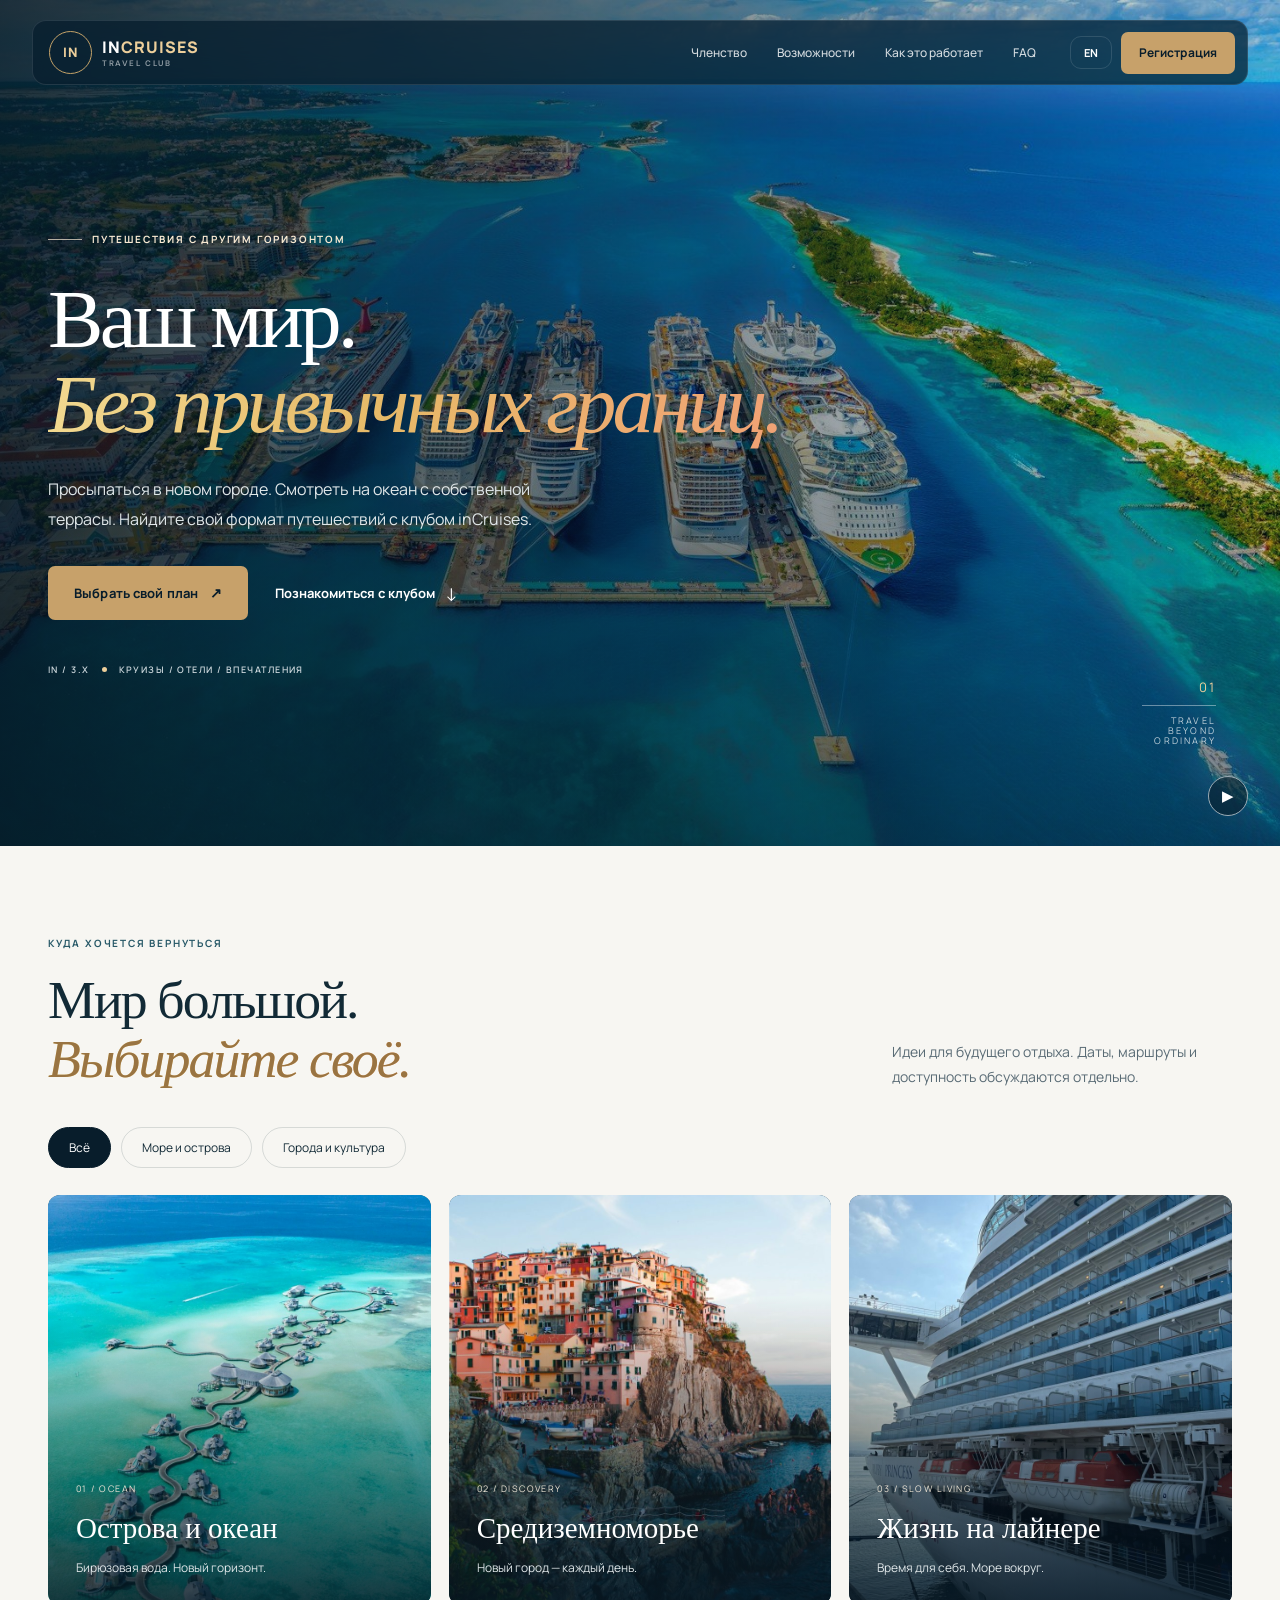
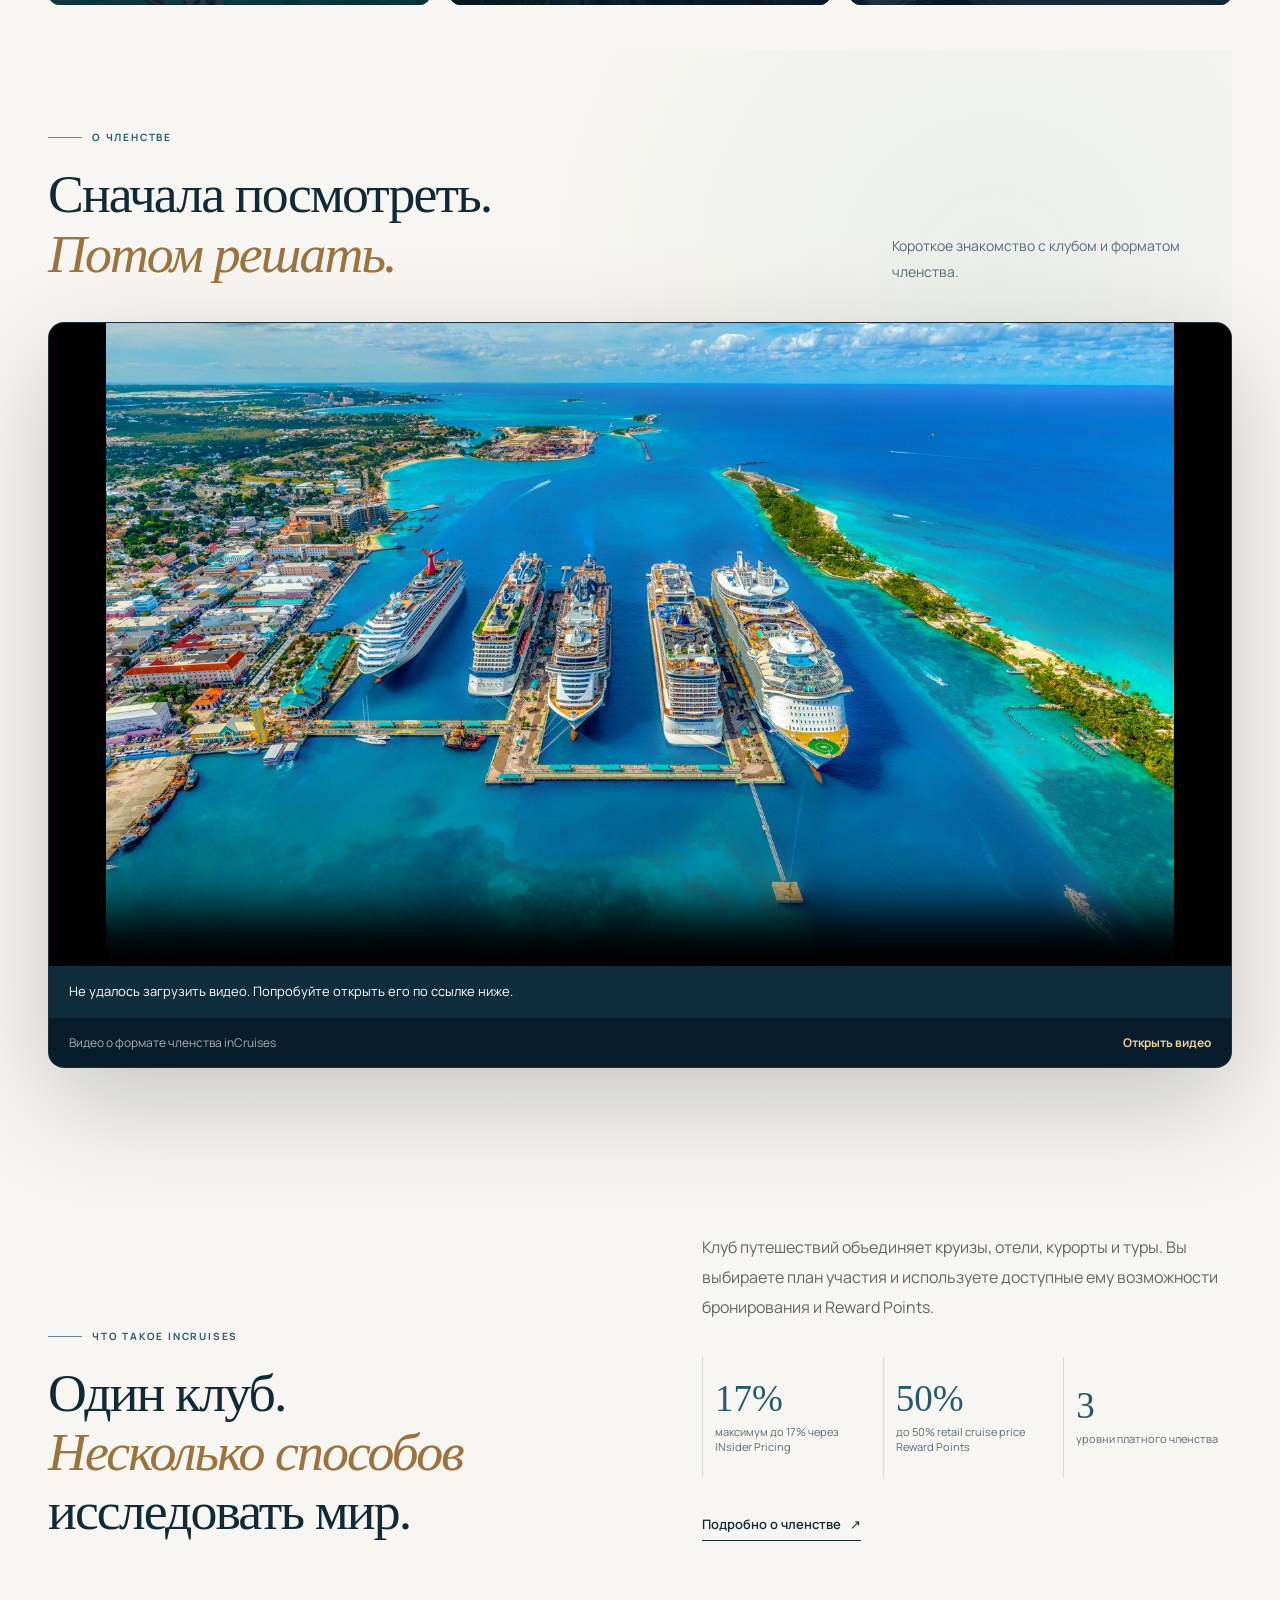
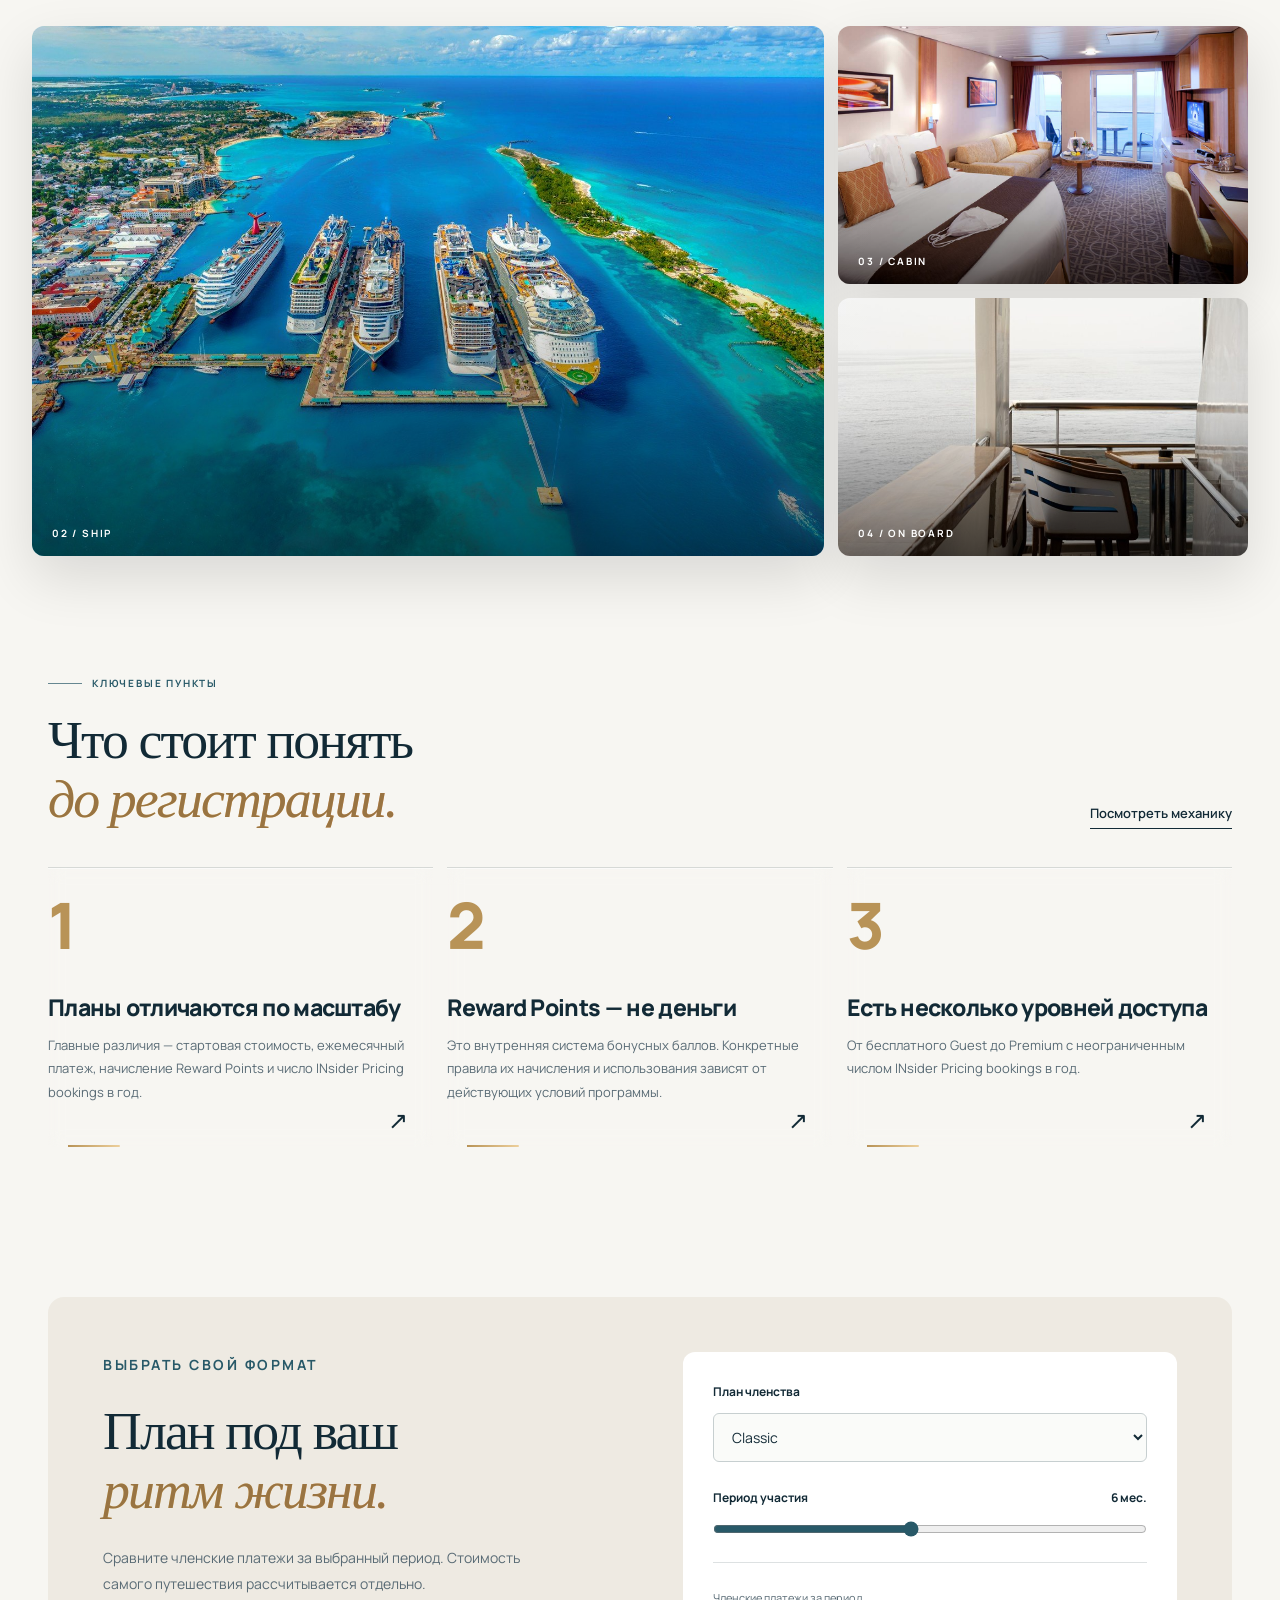
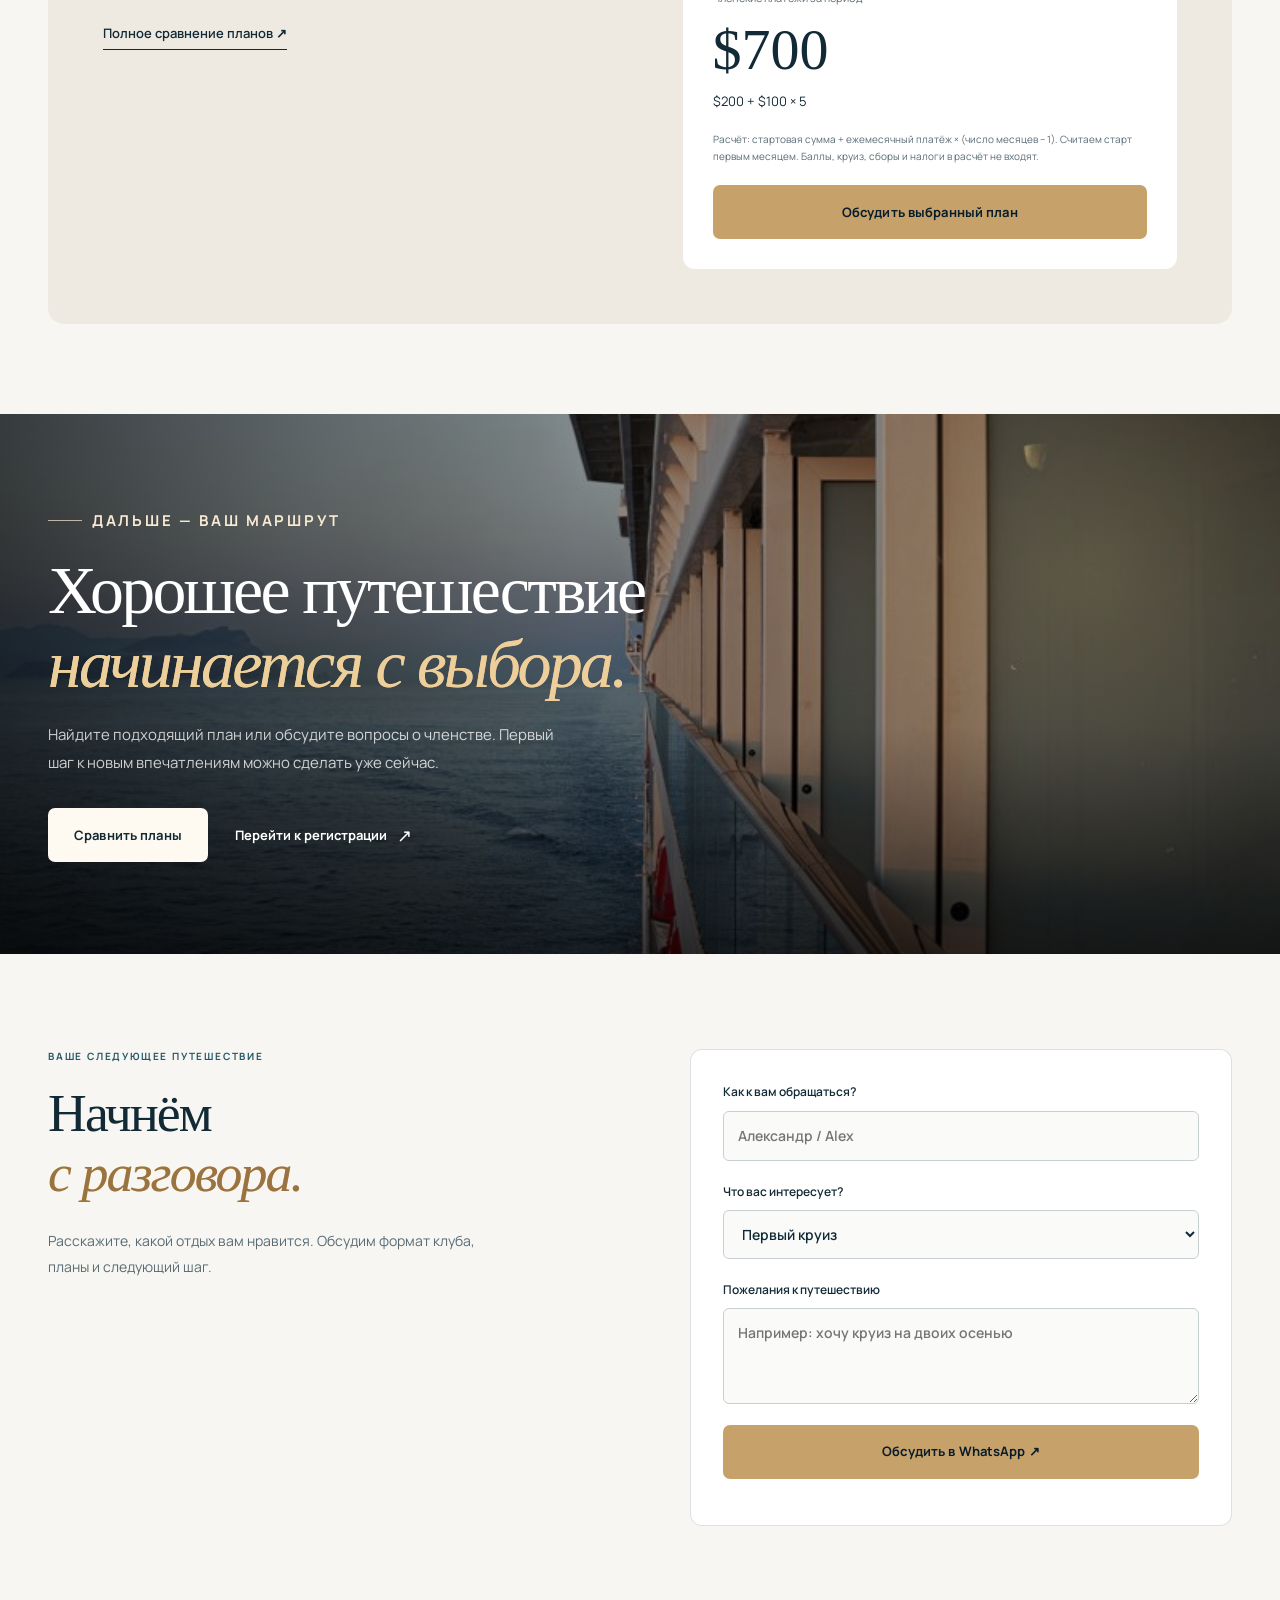
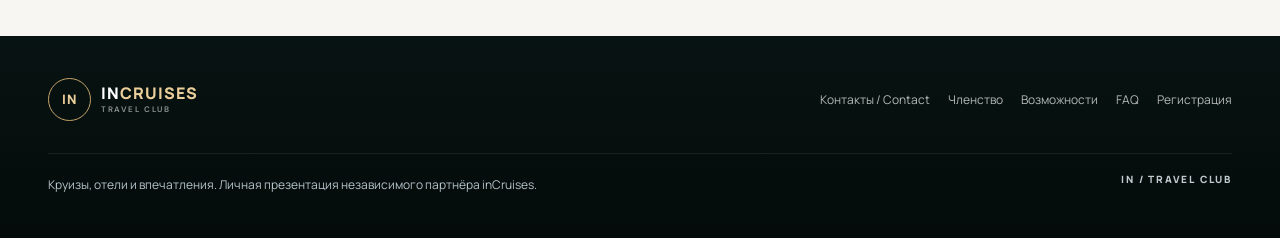
==== index.html @ 3e2eaf52 "Initial website" ====
<!doctype html>
<html lang="ru">
<head>
  <meta charset="utf-8">
  <meta name="viewport" content="width=device-width, initial-scale=1">
  <meta name="theme-color" content="#081d2b">
  <meta name="description" content="Информационный мини-сайт о членстве inCruises: тарифы, Reward Points, INsider Pricing, видео, ответы на вопросы и регистрация.">
  <title>INCRUISES / Travel Club</title>
  <link rel="icon" href="assets/favicon.svg" type="image/svg+xml">
  <link rel="preconnect" href="https://fonts.googleapis.com">
  <link rel="preconnect" href="https://fonts.gstatic.com" crossorigin>
  <link href="https://fonts.googleapis.com/css2?family=DM+Sans:wght@400;500;600;700&amp;family=Manrope:wght@400;500;600;700;800&amp;display=swap" rel="stylesheet">
  <link rel="stylesheet" href="css/style.css">
  <script src="js/config.js"></script>
  <script src="js/translations.js" defer></script><script src="js/main.js" defer></script>
<meta property="og:type" content="website"><meta property="og:title" content="INCRUISES / Travel Club"><meta property="og:description" content="Круизы, отели и новые впечатления. Выберите свой формат путешествий."><meta name="twitter:card" content="summary"></head>
<body data-page="home">
  <div class="page-noise" aria-hidden="true"></div>
  <header class="site-header">
    <a class="brand" href="index.html" aria-label="INCRUISES home">
      <span class="brand-mark">IN</span>
      <span class="brand-copy"><strong>IN<span>CRUISES</span></strong><small>TRAVEL CLUB</small></span>
    </a>
    <button class="menu-toggle" aria-label="Открыть меню" aria-controls="nav" aria-expanded="false"><span></span><span></span><span></span></button>
    <nav class="nav" id="nav">
      <a href="membership.html" data-i18n="navMembership">Членство</a>
      <a href="benefits.html" data-i18n="navBenefits">Возможности</a>
      <a href="how-it-works.html" data-i18n="navHow">Как это работает</a>
      <a href="faq.html" data-i18n="navFaq">FAQ</a>
    </nav>
    <div class="header-actions">
      <button class="lang-toggle" type="button" aria-label="Switch language">EN</button>
      <a class="button button-small button-coral" data-register href="register.html"><span data-i18n="navJoin">Регистрация</span></a>
    </div>
  </header>

  <a class="skip-link" href="#main-content">К содержимому / Skip to content</a><main id="main-content">
    <section class="hero hero-home">
      <div class="hero-video-layer" aria-hidden="true">
        <div class="hero-video-fallback" style="background-image:url('images/photo-31258302.jpg')"></div>
        <video class="hero-video" muted loop playsinline preload="none" aria-hidden="true"></video>
      </div>
      <div class="hero-overlay"></div>
      <div class="hero-gridline"></div>
      <div class="hero-content reveal">
        <p class="eyebrow"><span class="eyebrow-line"></span><span data-i18n="heroEyebrow">ПУТЕШЕСТВИЯ С ДРУГИМ ГОРИЗОНТОМ</span></p>
        <h1 data-i18n="heroTitle">Ваш мир.<br><em>Без привычных границ.</em></h1>
        <p class="hero-description" data-i18n="heroText">Просыпаться в новом городе. Смотреть на океан с собственной террасы. Найдите свой формат путешествий с клубом inCruises.</p>
        <div class="hero-actions">
          <a class="button button-coral" href="membership.html"><span data-i18n="heroPlans">Выбрать свой план</span><b>↗</b></a>
          <a class="text-link" href="#video"><span data-i18n="heroVideo">Познакомиться с клубом</span><b>↓</b></a>
        </div>
        <div class="hero-meta"><span>IN / 3.X</span><i></i><span data-i18n="heroMeta">КРУИЗЫ / ОТЕЛИ / ВПЕЧАТЛЕНИЯ</span></div>
      </div>
      <button type="button" class="video-toggle" aria-label="Приостановить фон / Pause background" hidden>Ⅱ</button><div class="hero-side reveal reveal-delay-2">
        <span>01</span>
        <div></div>
        <small data-i18n="heroSide">TRAVEL<br>BEYOND<br>ORDINARY</small>
      </div>
    </section>

    <section class="destinations section-wrap" id="inspiration"><div class="section-head"><div><p class="eyebrow dark"><span data-copy="destEyebrow" data-ru="КУДА ХОЧЕТСЯ ВЕРНУТЬСЯ" data-en="PLACES TO REMEMBER">КУДА ХОЧЕТСЯ ВЕРНУТЬСЯ</span></p><h2><span data-copy="destTitle" data-ru="Мир большой.&lt;br&gt;&lt;em&gt;Выбирайте своё.&lt;/em&gt;" data-en="A world of possibilities.&lt;br&gt;&lt;em&gt;Find your escape.&lt;/em&gt;">Мир большой.<br><em>Выбирайте своё.</em></span></h2></div><p class="section-aside"><span data-copy="destText" data-ru="Идеи для будущего отдыха. Даты, маршруты и доступность обсуждаются отдельно." data-en="Inspiration for your next holiday. Dates, itineraries and availability are discussed individually.">Идеи для будущего отдыха. Даты, маршруты и доступность обсуждаются отдельно.</span></p></div><div class="destination-tabs" role="group" aria-label="Формат отдыха"><button class="active" data-filter="all" aria-pressed="true"><span data-copy="all" data-ru="Всё" data-en="All">Всё</span></button><button data-filter="sea" aria-pressed="false"><span data-copy="sea" data-ru="Море и острова" data-en="Sea and islands">Море и острова</span></button><button data-filter="city" aria-pressed="false"><span data-copy="city" data-ru="Города и культура" data-en="Cities and culture">Города и культура</span></button></div><div class="destination-grid"><a href="register.html#contact" class="destination-card" data-category="sea" style="--destination-image:url('images/island.jpg')"><div><span>01 / OCEAN</span><h3><span data-copy="islands" data-ru="Острова и океан" data-en="Islands and oceans">Острова и океан</span></h3><p><span data-copy="islandsText" data-ru="Бирюзовая вода. Новый горизонт." data-en="Turquoise waters. A new horizon.">Бирюзовая вода. Новый горизонт.</span></p></div></a><a href="register.html#contact" class="destination-card" data-category="city" style="--destination-image:url('images/city.jpg')"><div><span>02 / DISCOVERY</span><h3><span data-copy="culture" data-ru="Средиземноморье" data-en="The Mediterranean">Средиземноморье</span></h3><p><span data-copy="cultureText" data-ru="Новый город — каждый день." data-en="A different city every day.">Новый город — каждый день.</span></p></div></a><a href="register.html#contact" class="destination-card" data-category="sea" style="--destination-image:url('images/ship.jpg')"><div><span>03 / SLOW LIVING</span><h3><span data-copy="onboard" data-ru="Жизнь на лайнере" data-en="Life on board">Жизнь на лайнере</span></h3><p><span data-copy="onboardText" data-ru="Время для себя. Море вокруг." data-en="Time for yourself. Sea all around.">Время для себя. Море вокруг.</span></p></div></a></div></section><section class="video-section section-wrap" id="video">
      <div class="section-head reveal">
        <div>
          <p class="eyebrow dark"><span class="eyebrow-line"></span><span data-i18n="videoEyebrow">О ЧЛЕНСТВЕ</span></p>
          <h2 data-i18n="videoTitle">Сначала посмотреть.<br><em>Потом решать.</em></h2>
        </div>
        <p class="section-aside" data-i18n="videoText">Короткое знакомство с клубом и форматом членства.</p>
      </div>
      <div class="video-card reveal">
        <div class="video-frame" id="video-frame-wrap">
          <video id="membership-video" controls playsinline preload="metadata" poster="images/hero.jpg" src="videos/intro-ru-short.mp4" aria-label="Знакомство с клубом inCruises"></video>
          <div class="video-corner">IN / VIDEO</div>
        </div>
        <p id="membership-video-status" class="video-error" role="status" hidden></p><div class="video-bottom">
          <span data-i18n="videoBottom">Видео о формате членства inCruises</span>
          <a href="videos/intro-ru-short.mp4" id="watch-video-link" target="_blank" rel="noopener noreferrer"><span data-ru="Открыть видео " data-en="Open video">Открыть видео</span></a>
        </div>
      </div>
    </section>

    <section class="split-intro section-wrap">
      <div class="split-title reveal">
        <p class="eyebrow dark"><span class="eyebrow-line"></span><span data-i18n="introEyebrow">ЧТО ТАКОЕ INCRUISES</span></p>
        <h2 data-i18n="introTitle">Один клуб.<br><em>Несколько способов</em><br>исследовать мир.</h2>
      </div>
      <div class="split-copy reveal reveal-delay-1">
        <p data-i18n="introText">Клуб путешествий объединяет круизы, отели, курорты и туры. Вы выбираете план участия и используете доступные ему возможности бронирования и Reward Points.</p>
        <div class="mini-stats">
          <div><strong>17%</strong><span data-i18n="stat1">максимум до 17% через INsider Pricing</span></div>
          <div><strong>50%</strong><span data-i18n="stat2">до 50% retail cruise price Reward Points</span></div>
          <div><strong>3</strong><span data-i18n="stat3">уровни платного членства</span></div>
        </div>
        <a class="underlined-link" href="membership.html"><span data-i18n="learnMembership">Подробно о членстве</span> <b>↗</b></a>
      </div>
    </section>

    <section class="image-story">
      <div class="story-large reveal" style="background-image:url('images/hero.jpg')"><span>02 / SHIP</span></div>
      <div class="story-stack">
        <div class="story-small reveal reveal-delay-1" style="background-image:url('images/Mini-Suite-Cabin.jpg')"><span>03 / CABIN</span></div>
        <div class="story-small reveal reveal-delay-2" style="background-image:url('images/photo-17635350.jpg')"><span>04 / ON BOARD</span></div>
      </div>
    </section>

    <section class="feature-section section-wrap">
      <div class="section-head reveal">
        <div><p class="eyebrow dark"><span class="eyebrow-line"></span><span data-i18n="featuresEyebrow">КЛЮЧЕВЫЕ ПУНКТЫ</span></p><h2 data-i18n="featuresTitle">Что стоит понять<br><em>до регистрации.</em></h2></div>
        <a class="underlined-link" href="how-it-works.html"><span data-i18n="seeHow">Посмотреть механику</span> </a>
      </div>
      <div class="feature-grid">
        <article class="feature-card reveal"><div class="feature-index">1</div><h3 data-i18n="feat1Title">Планы отличаются по масштабу</h3><p data-i18n="feat1Text">Главные различия — стартовая стоимость, ежемесячный платеж, начисление Reward Points и число INsider Pricing bookings в год.</p><a href="membership.html">↗</a></article>
        <article class="feature-card reveal reveal-delay-1"><div class="feature-index">2</div><h3 data-i18n="feat2Title">Reward Points — не деньги</h3><p data-i18n="feat2Text">Это внутренняя система бонусных баллов. Конкретные правила их начисления и использования зависят от действующих условий программы.</p><a href="benefits.html">↗</a></article>
        <article class="feature-card reveal reveal-delay-2"><div class="feature-index">3</div><h3 data-i18n="feat3Title">Есть несколько уровней доступа</h3><p data-i18n="feat3Text">От бесплатного Guest до Premium с неограниченным числом INsider Pricing bookings в год.</p><a href="faq.html">↗</a></article>
      </div>
    </section>

    <section class="planner-section section-wrap" id="planner"><div class="planner-shell"><div><p class="eyebrow dark"><span data-copy="plannerEyebrow" data-ru="ВЫБРАТЬ СВОЙ ФОРМАТ" data-en="FIND YOUR FORMAT">ВЫБРАТЬ СВОЙ ФОРМАТ</span></p><h2><span data-copy="plannerTitle" data-ru="План под ваш&lt;br&gt;&lt;em&gt;ритм жизни.&lt;/em&gt;" data-en="Membership at&lt;br&gt;&lt;em&gt;your pace.&lt;/em&gt;">План под ваш<br><em>ритм жизни.</em></span></h2><p><span data-copy="plannerText" data-ru="Сравните членские платежи за выбранный период. Стоимость самого путешествия рассчитывается отдельно." data-en="Compare membership payments over your chosen period. Travel costs are calculated separately.">Сравните членские платежи за выбранный период. Стоимость самого путешествия рассчитывается отдельно.</span></p><a href="membership.html#plans" class="underlined-link"><span data-copy="fullCompare" data-ru="Полное сравнение планов ↗" data-en="Full plan comparison ↗">Полное сравнение планов ↗</span></a></div><div class="planner-controls"><label for="plan-select"><span data-copy="plan" data-ru="План членства" data-en="Membership plan">План членства</span></label><select id="plan-select"><option value="Guest">Guest</option><option value="Starter">Starter</option><option value="Classic" selected>Classic</option><option value="Premium">Premium</option></select><label for="months"><span data-copy="period" data-ru="Период участия" data-en="Membership period">Период участия</span> <output id="months-output">6</output></label><input id="months" type="range" min="1" max="12" value="6"><div class="budget-result"><span><span data-copy="total" data-ru="Членские платежи за период" data-en="Membership payments for the period">Членские платежи за период</span></span><strong id="budget-total">$700</strong><p id="budget-breakdown"></p></div><p class="budget-note"><span data-copy="budgetNote" data-ru="Расчёт: стартовая сумма + ежемесячный платёж × (число месяцев − 1). Считаем старт первым месяцем. Баллы, круиз, сборы и налоги в расчёт не входят." data-en="Calculation: starting cost + monthly payment × (months − 1). The starting payment is counted as month one. Points, travel, fees and taxes are excluded.">Расчёт: стартовая сумма + ежемесячный платёж × (число месяцев − 1). Считаем старт первым месяцем. Баллы, круиз, сборы и налоги в расчёт не входят.</span></p><a class="button button-coral" href="register.html#contact"><span data-copy="discussPlan" data-ru="Обсудить выбранный план" data-en="Discuss this plan ↗">Обсудить выбранный план ↗</span></a></div></div></section><section class="cta-section">
      <div class="cta-media" style="background-image:url('images/photo-38842315.jpg')"></div>
      <div class="cta-overlay"></div>
      <div class="cta-inner section-wrap reveal">
        <p class="eyebrow light"><span class="eyebrow-line"></span><span data-i18n="ctaEyebrow">ДАЛЬШЕ — ВАШ МАРШРУТ</span></p>
        <h2 data-i18n="ctaTitle">Хорошее путешествие<br><em>начинается с выбора.</em></h2>
        <p data-i18n="ctaText">Найдите подходящий план или обсудите вопросы о членстве. Первый шаг к новым впечатлениям можно сделать уже сейчас.</p>
        <div class="hero-actions"><a class="button button-cream" href="membership.html" data-i18n="ctaPlan">Сравнить планы</a><a class="text-link light" data-register href="register.html"><span data-i18n="ctaRegister">Перейти к регистрации</span> <b>↗</b></a></div>
      </div>
    </section>
  <section class="contact-section section-wrap" id="contact"><div class="contact-intro"><p class="eyebrow dark"><span data-copy="contactEyebrow" data-ru="ВАШЕ СЛЕДУЮЩЕЕ ПУТЕШЕСТВИЕ" data-en="YOUR NEXT JOURNEY">ВАШЕ СЛЕДУЮЩЕЕ ПУТЕШЕСТВИЕ</span></p><h2><span data-copy="contactTitle" data-ru="Начнём&lt;br&gt;&lt;em&gt;с разговора.&lt;/em&gt;" data-en="Let’s start&lt;br&gt;&lt;em&gt;with a conversation.&lt;/em&gt;">Начнём<br><em>с разговора.</em></span></h2><p><span data-copy="contactText" data-ru="Расскажите, какой отдых вам нравится. Обсудим формат клуба, планы и следующий шаг." data-en="Tell us how you like to travel. Let’s discuss the club, membership plans and your next step.">Расскажите, какой отдых вам нравится. Обсудим формат клуба, планы и следующий шаг.</span></p><div class="contact-links"><a data-whatsapp hidden class="underlined-link">WhatsApp ↗</a><a data-instagram hidden class="underlined-link">Instagram ↗</a></div><p class="contact-note"><span data-copy="contactNote" data-ru="Сообщение откроется в WhatsApp. Вы сможете проверить его перед отправкой." data-en="Your message opens in WhatsApp. You can review it before sending.">Сообщение откроется в WhatsApp. Вы сможете проверить его перед отправкой.</span></p></div><form class="inquiry-form"><label><span data-copy="name" data-ru="Как к вам обращаться?" data-en="Your name">Как к вам обращаться?</span><input name="name" autocomplete="given-name" required minlength="2" maxlength="80" placeholder="Александр / Alex"></label><label><span data-copy="interest" data-ru="Что вас интересует?" data-en="What interests you?">Что вас интересует?</span><select name="interest"><option value="cruise" data-ru="Первый круиз" data-en="My first cruise">Первый круиз</option><option value="membership" data-ru="Членство в клубе" data-en="Club membership">Членство в клубе</option><option value="hotels" data-ru="Отели и туры" data-en="Hotels and tours">Отели и туры</option></select></label><label><span data-copy="message" data-ru="Пожелания к путешествию" data-en="Your travel ideas">Пожелания к путешествию</span><textarea name="message" rows="3" maxlength="1500" placeholder=""></textarea></label><button type="submit" class="button button-coral"><span data-copy="send" data-ru="Обсудить в WhatsApp ↗" data-en="Discuss on WhatsApp ↗">Обсудить в WhatsApp ↗</span></button><p class="form-status" role="status" aria-live="polite"></p></form></section></main>

  <footer class="footer">
    <div class="footer-top section-wrap">
      <a class="brand footer-brand" href="index.html"><span class="brand-mark">IN</span><span class="brand-copy"><strong>IN<span>CRUISES</span></strong><small>TRAVEL CLUB</small></span></a>
      <nav><a href="register.html#contact">Контакты / Contact</a><a href="membership.html" data-i18n="navMembership">Членство</a><a href="benefits.html" data-i18n="navBenefits">Возможности</a><a href="faq.html" data-i18n="navFaq">FAQ</a><a href="register.html" data-i18n="navJoin">Регистрация</a></nav>
    </div>
    <div class="footer-bottom section-wrap"><p data-i18n="footerDisclaimer">Круизы, отели и впечатления. Личная презентация независимого партнёра inCruises.</p><span class="footer-mark">IN / TRAVEL CLUB</span></div>
  </footer>
<div class="mobile-action"><a href="membership.html"><span data-copy="mobilePlans" data-ru="Сравнить планы" data-en="Compare plans">Сравнить планы</span></a><a class="mobile-contact" href="register.html#contact"><span data-copy="mobileContact" data-ru="Связаться ↗" data-en="Get in touch ↗">Связаться ↗</span></a></div><button class="back-to-top" type="button" aria-label="Наверх / Back to top" hidden>↑</button></body>
</html>
---- css/style.css ----
:root{--bg:#071312;--bg2:#0b1c19;--paper:#f4eee4;--ink:#15201e;--muted:#6b716c;--line:rgba(21,32,30,.13);--coral:#db704c;--gold:#e9c878;--cream:#fff8ec;--green:#0e5b50;--shadow:0 25px 80px rgba(0,0,0,.14);--radius:28px}*{box-sizing:border-box;margin:0;padding:0}html{scroll-behavior:smooth}body{font-family:"DM Sans",sans-serif;color:var(--ink);background:var(--paper);line-height:1.6;overflow-x:hidden}body:before{content:"";position:fixed;inset:0;background:radial-gradient(circle at 20% 0%,rgba(233,200,120,.08),transparent 25%),radial-gradient(circle at 85% 20%,rgba(219,112,76,.08),transparent 25%);pointer-events:none;z-index:-2}.page-noise{position:fixed;inset:0;opacity:.035;pointer-events:none;z-index:50;background-image:url("data:image/svg+xml,%3Csvg xmlns='http://www.w3.org/2000/svg' width='140' height='140' viewBox='0 0 140 140'%3E%3Cfilter id='n'%3E%3CfeTurbulence type='fractalNoise' baseFrequency='.85' numOctaves='4' stitchTiles='stitch'/%3E%3C/filter%3E%3Crect width='100%25' height='100%25' filter='url(%23n)' opacity='.38'/%3E%3C/svg%3E")}.section-wrap{width:min(1180px,92%);margin:0 auto}.site-header{position:fixed;z-index:100;top:16px;left:50%;transform:translateX(-50%);width:min(1220px,94%);display:flex;align-items:center;gap:22px;padding:12px 14px 12px 18px;background:rgba(4,13,12,.68);backdrop-filter:blur(18px) saturate(130%);border:1px solid rgba(255,255,255,.08);box-shadow:0 16px 55px rgba(0,0,0,.2);border-radius:22px;color:white}.brand{display:flex;align-items:center;gap:10px;color:white;text-decoration:none;min-width:max-content}.brand-mark{width:42px;height:42px;border-radius:13px;display:grid;place-items:center;border:1px solid rgba(233,200,120,.5);font:800 13px/1 Manrope;letter-spacing:.04em;color:var(--gold);background:linear-gradient(135deg,rgba(233,200,120,.16),rgba(219,112,76,.08))}.brand-copy{display:grid;line-height:1}.brand-copy strong{font:800 17px/1 Manrope;letter-spacing:.06em}.brand-copy strong span{color:var(--gold)}.brand-copy small{margin-top:4px;font:600 8px/1 DM Sans;letter-spacing:.26em;color:rgba(255,255,255,.55)}.nav{display:flex;gap:6px;align-items:center;margin-left:auto}.nav a{color:rgba(255,255,255,.82);text-decoration:none;padding:10px 12px;border-radius:12px;font-size:13px;font-weight:600;transition:.28s}.nav a:hover{background:rgba(255,255,255,.07);color:white}.header-actions{display:flex;align-items:center;gap:9px}.lang-toggle{border:1px solid rgba(255,255,255,.12);background:transparent;color:white;border-radius:11px;padding:10px 11px;font:700 11px/1 Manrope;cursor:pointer}.button{display:inline-flex;align-items:center;justify-content:center;gap:12px;min-height:52px;padding:0 20px;border-radius:15px;text-decoration:none;font-weight:800;letter-spacing:.01em;border:1px solid transparent;transition:transform .3s,box-shadow .3s,background .3s,color .3s}.button b{font-size:14px;font-weight:600}.button-small{min-height:42px;padding:0 15px;font-size:12px}.button-coral{background:var(--coral);color:white;box-shadow:0 12px 35px rgba(219,112,76,.25)}.button-coral:hover{transform:translateY(-2px);box-shadow:0 18px 40px rgba(219,112,76,.34)}.button-cream{background:var(--cream);color:var(--ink)}.button-green{background:var(--green);color:white}.menu-toggle{display:none;margin-left:auto;width:42px;height:42px;border-radius:12px;border:1px solid rgba(255,255,255,.12);background:transparent;flex-direction:column;justify-content:center;gap:5px;padding:0 10px}.menu-toggle span{height:1px;background:white;width:100%;display:block}.hero{position:relative;min-height:100svh;display:grid;align-items:end;padding:140px 6% 86px;color:white;overflow:hidden;background:var(--bg)}.hero-media,.page-hero-bg,.register-bg,.cta-media{position:absolute;inset:0;background-size:cover;background-position:center}.hero-media{transform:scale(1.05)}.hero-overlay,.cta-overlay{position:absolute;inset:0;background:linear-gradient(90deg,rgba(0,0,0,.74) 0%,rgba(0,0,0,.42) 45%,rgba(0,0,0,.25) 100%),linear-gradient(0deg,rgba(0,0,0,.55),transparent 42%)}.hero-gridline{position:absolute;inset:0;background:linear-gradient(90deg,transparent 0%,transparent calc(50% - .5px),rgba(255,255,255,.1) 50%,transparent calc(50% + .5px));opacity:.3}.hero-content{position:relative;z-index:2;max-width:820px}.eyebrow{display:flex;align-items:center;gap:10px;font:700 10px/1 Manrope;letter-spacing:.21em}.eyebrow-line{display:inline-block;width:34px;height:1px;background:currentColor;opacity:.7}.eyebrow.dark{color:var(--green)}.eyebrow.light,.hero .eyebrow{color:#f9ead3}.hero h1,.page-hero h1,.register-card h1{font:800 clamp(46px,7.4vw,98px)/.96 Manrope;letter-spacing:-.055em;margin:22px 0}.hero h1 em,.page-hero h1 em,.register-card h1 em,h2 em{font-style:normal;color:var(--gold)}.hero-description,.page-hero p,.register-card p{max-width:650px;color:rgba(255,255,255,.78);font-size:17px}.hero-actions{display:flex;align-items:center;gap:20px;flex-wrap:wrap;margin-top:30px}.text-link{color:white;text-decoration:none;display:inline-flex;gap:10px;align-items:center;font-weight:700;font-size:13px}.text-link:hover{text-decoration:underline}.text-link b{font-size:18px;font-weight:400}.hero-meta{margin-top:54px;display:flex;align-items:center;gap:12px;font:600 10px/1 Manrope;letter-spacing:.18em;color:rgba(255,255,255,.55)}.hero-meta i{width:5px;height:5px;background:var(--gold);border-radius:50%}.hero-side{position:absolute;right:6%;bottom:82px;z-index:2;display:flex;flex-direction:column;align-items:flex-end;gap:10px;font:800 11px/1.1 Manrope;letter-spacing:.2em;color:rgba(255,255,255,.75);text-align:right}.hero-side div{width:74px;height:1px;background:rgba(255,255,255,.4)}.hero-side span{font-size:13px;color:var(--gold)}.video-section{padding:125px 0 90px}.section-head{display:flex;justify-content:space-between;align-items:flex-end;gap:35px;margin-bottom:42px}.section-head h2,.split-intro h2,.benefit-copy h2,.x-card h2,.final-cta h2{font:800 clamp(38px,5.2vw,68px)/1.03 Manrope;letter-spacing:-.05em;margin-top:16px}.section-aside{max-width:380px;color:var(--muted);font-size:14px}.video-card{background:var(--bg);border-radius:var(--radius);overflow:hidden;box-shadow:var(--shadow)}.video-frame{position:relative;aspect-ratio:16/8.6;background:#000}.video-frame iframe{position:absolute;inset:0;width:100%;height:100%;border:0}.video-corner{position:absolute;left:18px;bottom:16px;padding:9px 11px;background:rgba(0,0,0,.5);border:1px solid rgba(255,255,255,.1);border-radius:10px;color:white;font:700 9px/1 Manrope;letter-spacing:.16em;pointer-events:none}.video-bottom{display:flex;justify-content:space-between;align-items:center;padding:15px 20px;color:rgba(255,255,255,.65);font-size:12px}.video-bottom a{color:var(--gold);text-decoration:none;font-weight:700}.split-intro{padding:110px 0;display:grid;grid-template-columns:1fr .9fr;gap:90px;align-items:end}.split-copy>p{color:#606864;max-width:560px;font-size:18px}.mini-stats{display:grid;grid-template-columns:repeat(3,1fr);gap:12px;margin:35px 0}.mini-stats div{padding:18px;border:1px solid var(--line);border-radius:18px;background:rgba(255,255,255,.35)}.mini-stats strong{font:800 30px/1 Manrope;color:var(--green);display:block}.mini-stats span{display:block;margin-top:8px;color:var(--muted);font-size:11px;line-height:1.35}.underlined-link{display:inline-flex;align-items:center;gap:9px;color:var(--ink);font-weight:800;text-decoration:none;border-bottom:1px solid currentColor;padding-bottom:5px}.underlined-link b{font-weight:400}.image-story{width:min(1320px,94%);margin:0 auto 120px;display:grid;grid-template-columns:1.45fr .75fr;gap:14px}.story-large,.story-small{min-height:500px;border-radius:26px;background-size:cover;background-position:center;position:relative;overflow:hidden}.story-large:after,.story-small:after,.product-photo:after,.benefit-media:after{content:"";position:absolute;inset:0;background:linear-gradient(0deg,rgba(0,0,0,.55),transparent 55%)}.story-large span,.story-small span{position:absolute;left:20px;bottom:18px;z-index:1;color:white;font:700 10px/1 Manrope;letter-spacing:.18em}.story-stack{display:grid;grid-template-rows:1fr 1fr;gap:14px}.story-small{min-height:243px}.feature-section{padding:60px 0 120px}.feature-grid{display:grid;grid-template-columns:repeat(3,1fr);gap:14px}.feature-card{position:relative;min-height:310px;padding:30px;border-radius:24px;background:#fff9ef;border:1px solid rgba(21,32,30,.08);transition:transform .45s,box-shadow .45s}.feature-card:hover{transform:translateY(-8px);box-shadow:var(--shadow)}.feature-index{font:800 12px/1 Manrope;letter-spacing:.16em;color:var(--coral)}.feature-card h3{font:800 25px/1.06 Manrope;letter-spacing:-.03em;margin:66px 0 12px}.feature-card p{font-size:14px;color:var(--muted)}.feature-card>a{position:absolute;right:25px;bottom:23px;text-decoration:none;color:var(--ink);font-size:22px}.cta-section{position:relative;min-height:650px;display:flex;align-items:center;color:white;overflow:hidden}.cta-media{filter:saturate(.9)}.cta-inner{position:relative;z-index:2;padding-top:40px;padding-bottom:40px}.cta-inner h2{font:800 clamp(48px,6vw,82px)/.98 Manrope;letter-spacing:-.055em;margin:20px 0}.cta-inner p{max-width:600px;color:rgba(255,255,255,.78);font-size:17px}.light{color:white}.footer{background:var(--bg);color:white}.footer-top{padding:42px 0 32px;display:flex;justify-content:space-between;gap:30px;align-items:center}.footer-top nav{display:flex;gap:18px;flex-wrap:wrap;justify-content:flex-end}.footer-top nav a,.footer-bottom a{color:rgba(255,255,255,.7);text-decoration:none;font-size:12px}.footer-top nav a:hover,.footer-bottom a:hover{color:white}.footer-bottom{border-top:1px solid rgba(255,255,255,.08);padding:20px 0 28px;display:flex;justify-content:space-between;gap:30px}.footer-bottom p{max-width:780px;color:rgba(255,255,255,.48);font-size:11px}.page-hero{position:relative;min-height:68vh;display:flex;align-items:flex-end;color:white;overflow:hidden;padding:150px 0 75px}.page-hero:after{content:"";position:absolute;inset:0;background:linear-gradient(90deg,rgba(0,0,0,.73),rgba(0,0,0,.28)),linear-gradient(0deg,rgba(0,0,0,.65),transparent 65%)}.page-hero-content{position:relative;z-index:2}.page-hero h1{max-width:820px}.page-intro{padding:110px 0 70px}.pricing-grid{display:grid;grid-template-columns:repeat(4,1fr);gap:14px}.price-card{position:relative;padding:25px;background:#fffaf0;border:1px solid rgba(21,32,30,.08);border-radius:24px;min-height:430px;transition:transform .45s,box-shadow .45s}.price-card:hover{transform:translateY(-7px);box-shadow:var(--shadow)}.price-card.featured{background:var(--bg);color:white;border-color:rgba(233,200,120,.2)}.price-badge{position:absolute;top:18px;right:18px;color:var(--gold);font:700 8px/1 Manrope;letter-spacing:.18em}.price-tag{font:700 10px/1 Manrope;letter-spacing:.18em;color:var(--coral)}.featured .price-tag{color:var(--gold)}.price-main{margin:65px 0 2px;display:flex;align-items:flex-end;gap:9px}.price-main strong{font:800 55px/1 Manrope;letter-spacing:-.06em}.price-main span{font-size:11px;color:var(--muted);padding-bottom:7px}.featured .price-main span{color:rgba(255,255,255,.58)}.price-sub{font-size:13px;font-weight:700;color:var(--green);margin-bottom:24px}.featured .price-sub{color:var(--gold)}.price-card ul{list-style:none;border-top:1px solid var(--line)}.featured .price-card ul{border-color:rgba(255,255,255,.09)}.price-card li{display:flex;gap:12px;padding:14px 0;border-bottom:1px solid var(--line);font-size:11px;color:var(--muted)}.featured li{border-color:rgba(255,255,255,.09);color:rgba(255,255,255,.64)}.price-card li b{font:800 12px/1 Manrope;color:var(--ink);min-width:44px}.featured li b{color:var(--gold)}.price-card li b.no{color:#aaa}.card-link{position:absolute;left:25px;bottom:22px;color:var(--ink);text-decoration:none;font-weight:800;font-size:12px}.featured .card-link{color:white}.table-section{padding:70px 0 110px}.table-wrap{overflow:auto;border:1px solid var(--line);border-radius:24px;background:#fffaf0}.table-wrap table{width:100%;border-collapse:collapse;min-width:900px}.table-wrap th,.table-wrap td{text-align:left;padding:16px 18px;border-bottom:1px solid var(--line);font-size:11px}.table-wrap th{font:800 10px/1 Manrope;letter-spacing:.15em;background:#f4eadb}.table-wrap th:not(:first-child){text-align:center}.table-wrap td:not(:first-child){text-align:center;font-weight:700}.table-wrap tr:last-child td{border-bottom:0}.x-section{padding-bottom:100px}.x-card{position:relative;padding:54px;border-radius:28px;background:linear-gradient(135deg,#fff9ef,#efe4d4);overflow:hidden}.x-card:after{content:"";position:absolute;width:380px;height:380px;border-radius:50%;right:-100px;top:-120px;background:radial-gradient(circle,rgba(233,200,120,.35),transparent 65%)}.x-mark{position:absolute;right:45px;top:36px;font:800 12px/1 Manrope;letter-spacing:.2em;color:var(--coral)}.x-grid{display:grid;grid-template-columns:repeat(3,1fr);gap:14px;margin-top:44px}.x-grid article{padding:24px;border-radius:18px;background:rgba(255,255,255,.65);border:1px solid rgba(21,32,30,.07)}.x-grid span{font:800 10px/1 Manrope;color:var(--coral)}.x-grid h3{font:800 22px/1.05 Manrope;margin:20px 0 9px}.x-grid p{font-size:13px;color:var(--muted)}.note-section{padding-bottom:120px}.source-note{padding:26px;border-radius:20px;border-left:4px solid var(--coral);background:#eee4d7}.source-note strong{font:800 17px/1.1 Manrope}.source-note p{margin:10px 0 18px;color:#626964;font-size:13px}.source-links{display:flex;gap:18px;flex-wrap:wrap}.source-links a{color:var(--green);font-weight:800;font-size:12px;text-decoration:none;border-bottom:1px solid rgba(14,91,80,.35);padding-bottom:3px}.benefit-feature{padding:110px 0;display:grid;grid-template-columns:1fr 1fr;gap:70px;align-items:center}.benefit-feature.reverse .benefit-media{order:2}.benefit-feature.reverse .benefit-copy{order:1}.benefit-media{position:relative;min-height:610px;border-radius:30px;background-size:cover;background-position:center;overflow:hidden}.benefit-media span{position:absolute;bottom:19px;left:22px;z-index:1;color:white;font:700 10px/1 Manrope;letter-spacing:.18em}.benefit-copy p{color:var(--muted);font-size:16px;max-width:540px}.stat-line{display:flex;align-items:baseline;gap:18px;margin-top:32px}.stat-line strong{font:800 60px/.9 Manrope;color:var(--green);letter-spacing:-.05em}.stat-line span{font-size:12px;color:var(--muted);max-width:250px}.product-grid-section{padding:60px 0 100px}.product-grid{display:grid;grid-template-columns:repeat(3,1fr);gap:14px}.product-card{border-radius:24px;overflow:hidden;background:#fffaf0;border:1px solid rgba(21,32,30,.08);transition:transform .45s,box-shadow .45s}.product-card:hover{transform:translateY(-8px);box-shadow:var(--shadow)}.product-photo{height:290px;background-size:cover;background-position:center;position:relative}.product-copy{padding:23px 24px 27px}.product-copy>span{font:800 10px/1 Manrope;color:var(--coral);letter-spacing:.12em}.product-copy h3{font:800 27px/1.05 Manrope;margin:14px 0 9px}.product-copy p{font-size:13px;color:var(--muted)}.guardrail-grid{padding:0 0 120px;display:grid;grid-template-columns:repeat(3,1fr);gap:14px}.guardrail{padding:26px;border:1px solid var(--line);border-radius:22px;background:rgba(255,255,255,.4)}.guardrail span{font:800 11px/1 Manrope;color:var(--coral)}.guardrail h3{font:800 22px/1.05 Manrope;margin:44px 0 12px}.guardrail p{font-size:13px;color:var(--muted)}.process-section{padding:110px 0}.process-grid{display:grid;grid-template-columns:repeat(2,1fr);gap:14px}.process-card{padding:30px;border-radius:23px;background:#fffaf0;border:1px solid rgba(21,32,30,.08);min-height:235px}.process-card span{font:800 11px/1 Manrope;color:var(--coral);letter-spacing:.15em}.process-card h3{font:800 28px/1.05 Manrope;margin:58px 0 10px}.process-card p{font-size:13px;color:var(--muted);max-width:560px}.timeline-section{padding:40px 0 110px}.timing-grid{display:grid;grid-template-columns:repeat(3,1fr);gap:14px}.timing-grid article{padding:30px;border-radius:24px;background:var(--bg);color:white;min-height:230px}.timing-grid strong{display:block;font:800 70px/.9 Manrope;color:var(--gold);letter-spacing:-.06em}.timing-grid span{display:block;margin-top:18px;color:rgba(255,255,255,.66);font-size:12px}.split-rule{padding:40px 0 110px;display:grid;grid-template-columns:.8fr 1.2fr;gap:80px}.split-rule h2{font:800 50px/1.02 Manrope;letter-spacing:-.045em;margin:18px 0}.split-rule p{color:var(--muted);font-size:15px}.rule-list{border-top:1px solid var(--line)}.rule-list div{display:grid;grid-template-columns:44px 1fr;gap:14px;padding:18px 0;border-bottom:1px solid var(--line)}.rule-list b{font:800 10px/1 Manrope;color:var(--coral);padding-top:5px}.rule-list span{font-size:14px;color:#4f5854}.final-cta{padding-bottom:120px}.final-cta-inner{padding:60px;border-radius:30px;background:linear-gradient(135deg,#fbf2e5,#e8dccd)}.final-cta-inner .button{margin-top:30px}.faq-section{padding:110px 0 70px}.faq-list{border-top:1px solid var(--line)}.faq-item{border-bottom:1px solid var(--line);padding:0}.faq-item summary{list-style:none;display:flex;align-items:center;justify-content:space-between;gap:25px;padding:24px 0;font:800 22px/1.1 Manrope;cursor:pointer}.faq-item summary::-webkit-details-marker{display:none}.faq-item summary b{width:34px;height:34px;display:grid;place-items:center;border:1px solid var(--line);border-radius:50%;font:500 19px/1 Manrope;transition:transform .3s}.faq-item[open] summary b{transform:rotate(45deg)}.faq-item p{max-width:780px;color:var(--muted);font-size:14px;padding:0 70px 24px 0}.faq-bottom{padding-bottom:120px}.register-hero{min-height:100svh;display:flex;align-items:center;position:relative;background:var(--bg);overflow:hidden;padding:150px 0 100px;color:white}.register-card{position:relative;z-index:2}.register-card-inner{width:min(760px,100%);padding:50px;border-radius:30px;background:rgba(7,19,18,.75);border:1px solid rgba(255,255,255,.1);backdrop-filter:blur(14px);box-shadow:var(--shadow)}.register-button{margin-top:28px}.config-hint{display:flex;gap:10px;align-items:center;margin-top:16px;color:rgba(255,255,255,.6);font-size:11px;flex-wrap:wrap}.config-hint code{font:700 10px/1 monospace;color:var(--gold);padding:7px 9px;border:1px solid rgba(233,200,120,.2);border-radius:8px;background:rgba(233,200,120,.06)}.register-steps{display:grid;grid-template-columns:repeat(3,1fr);gap:14px;padding:110px 0 120px}.register-step{padding:28px;border-radius:22px;background:#fffaf0;border:1px solid var(--line)}.register-step span{font:800 11px/1 Manrope;color:var(--coral);letter-spacing:.16em}.register-step h3{font:800 25px/1.05 Manrope;margin:42px 0 10px}.register-step p{font-size:13px;color:var(--muted);min-height:60px}.register-step a{display:inline-block;margin-top:20px;color:var(--green);font-weight:800;text-decoration:none;font-size:12px}.reveal{opacity:0;transform:translateY(28px);transition:opacity .8s cubic-bezier(.2,.75,.2,1),transform .8s cubic-bezier(.2,.75,.2,1)}.reveal-delay-1{transition-delay:.09s}.reveal-delay-2{transition-delay:.18s}.reveal-delay-3{transition-delay:.27s}.reveal.is-visible{opacity:1;transform:none}
@media (max-width:980px){.nav{gap:0}.nav a{padding:9px 9px;font-size:12px}.header-actions .button{display:none}.hero{padding-left:7%;padding-right:7%}.hero-side{display:none}.split-intro,.benefit-feature,.split-rule{grid-template-columns:1fr;gap:40px}.image-story{grid-template-columns:1fr}.story-stack{grid-template-columns:1fr 1fr;grid-template-rows:none}.story-small{min-height:300px}.pricing-grid{grid-template-columns:repeat(2,1fr)}.feature-grid,.product-grid,.guardrail-grid,.timing-grid{grid-template-columns:1fr}.process-grid{grid-template-columns:1fr 1fr}.register-steps{grid-template-columns:1fr 1fr}}
@media (max-width:720px){.site-header{top:10px;width:calc(100% - 20px)}.menu-toggle{display:flex}.nav{position:absolute;top:63px;left:0;right:0;background:rgba(4,13,12,.96);padding:10px;border-radius:16px;display:none;flex-direction:column;align-items:stretch}.nav a{padding:13px 14px}.menu-open .nav{display:flex}.hero{padding-top:125px;padding-bottom:60px;min-height:90svh}.hero h1{font-size:52px}.hero-description{font-size:15px}.hero-actions{gap:12px}.video-section,.page-intro,.process-section,.timeline-section,.faq-section{padding-top:85px}.section-head{display:block}.section-aside{margin-top:18px}.video-bottom{gap:14px;flex-wrap:wrap}.mini-stats{grid-template-columns:1fr}.image-story{margin-bottom:85px}.story-stack{grid-template-columns:1fr}.story-large,.story-small{min-height:330px}.feature-section,.table-section,.product-grid-section{padding-bottom:85px}.pricing-grid{grid-template-columns:1fr}.price-card{min-height:390px}.x-card{padding:32px}.x-grid{grid-template-columns:1fr}.benefit-feature{padding:85px 0}.benefit-feature.reverse .benefit-media,.benefit-feature.reverse .benefit-copy{order:initial}.benefit-media{min-height:430px}.process-grid{grid-template-columns:1fr}.split-rule h2{font-size:42px}.register-card-inner{padding:30px 24px}.register-card h1{font-size:50px}.register-steps{grid-template-columns:1fr;padding-top:80px}.footer-top,.footer-bottom{display:block}.footer-top nav{justify-content:flex-start;margin-top:24px}.footer-bottom a{display:inline-block;margin-top:14px}.faq-item summary{font-size:18px}.faq-item p{padding-right:20px}.page-hero{min-height:72vh}.page-hero h1{font-size:50px}}
@media (prefers-reduced-motion:reduce){html{scroll-behavior:auto}.reveal{opacity:1!important;transform:none!important;transition:none!important}.hero-media{transform:none!important}.button,.feature-card,.price-card,.product-card{transition:none}}


/* === V2.1 VISUAL POLISH === */
:root{
  --bg:#06100f; --bg2:#0a1917; --paper:#f5f1e9; --paper-2:#fbf8f1; --ink:#101a18;
  --muted:#66706c; --line:rgba(16,26,24,.11); --coral:#ef7652; --gold:#e9ca7b; --green:#0c6658;
  --shadow:0 28px 90px rgba(4,12,11,.16); --radius:30px;
}
::selection{background:rgba(233,202,123,.72);color:#101a18}
body{background:linear-gradient(180deg,#f7f3eb 0%,#f5f0e7 100%)}
body:after{content:"";position:fixed;inset:auto auto -16vw -16vw;width:48vw;height:48vw;background:radial-gradient(circle,rgba(239,118,82,.09),transparent 65%);filter:blur(18px);pointer-events:none;z-index:-1}
.site-header{top:18px;width:min(1260px,calc(100% - 30px));padding:10px 12px 10px 16px;border-radius:20px;background:rgba(4,13,12,.58);border-color:rgba(255,255,255,.11);box-shadow:0 22px 70px rgba(0,0,0,.22)}
.site-header:after{content:"";position:absolute;inset:0;border-radius:inherit;padding:1px;background:linear-gradient(120deg,rgba(233,202,123,.22),transparent 35%,rgba(255,255,255,.07) 70%,rgba(239,118,82,.17));-webkit-mask:linear-gradient(#000 0 0) content-box,linear-gradient(#000 0 0);-webkit-mask-composite:xor;mask-composite:exclude;pointer-events:none}
.nav a{position:relative;overflow:hidden}
.nav a:after{content:"";position:absolute;left:12px;right:12px;bottom:6px;height:1px;background:var(--gold);transform:scaleX(0);transform-origin:right;transition:transform .35s ease}
.nav a:hover:after{transform:scaleX(1);transform-origin:left}
.lang-toggle{min-width:42px}
.button{will-change:transform;box-shadow:0 10px 28px rgba(15,30,26,.08)}
.button:hover{transform:translateY(-3px)}
.hero{min-height:100svh;padding:150px max(6vw,24px) 84px;isolation:isolate}
.hero-video-layer,.hero-video-fallback,.hero-video{position:absolute;inset:0;width:100%;height:100%}
.hero-video-layer{z-index:-3;transform:scale(1.04);will-change:transform}
.hero-video-fallback{background-size:cover;background-position:center}
.hero-video{border:0;object-fit:cover;transform:scale(1.16);filter:saturate(.9) contrast(1.02);pointer-events:none}
.hero-overlay{z-index:-1;background:linear-gradient(90deg,rgba(3,10,9,.86) 0%,rgba(3,10,9,.52) 48%,rgba(3,10,9,.28) 100%),linear-gradient(0deg,rgba(2,8,7,.76) 0%,rgba(2,8,7,.12) 45%,rgba(2,8,7,.25) 100%)}
.hero-gridline{z-index:0;opacity:.2;background:linear-gradient(90deg,transparent 0,transparent 18%,rgba(255,255,255,.09) 18.05%,transparent 18.1%,transparent 81.9%,rgba(255,255,255,.09) 81.95%,transparent 82%),linear-gradient(0deg,transparent 0,transparent 74%,rgba(255,255,255,.07) 74.1%,transparent 74.2%)}
.hero-content{max-width:870px}
.hero h1{font-size:clamp(54px,7vw,102px);max-width:920px;text-wrap:balance}
.hero h1 em,.page-hero h1 em,.register-card h1 em,h2 em{background:linear-gradient(90deg,#f2d990 0%,#e7ba68 45%,#f0a275 100%);-webkit-background-clip:text;background-clip:text;color:transparent}
.hero-description{max-width:650px;color:rgba(255,255,255,.82);font-size:clamp(15px,1.25vw,18px)}
.hero-meta{margin-top:44px}
.video-section{padding:130px 0 105px;background:radial-gradient(circle at 80% 20%,rgba(12,102,88,.05),transparent 35%)}
.video-card{border:1px solid rgba(255,255,255,.08);box-shadow:0 35px 110px rgba(0,0,0,.2)}
.video-frame{aspect-ratio:16/8.7}
.video-frame:after{content:"";position:absolute;inset:0;background:linear-gradient(180deg,transparent 65%,rgba(0,0,0,.28));pointer-events:none}
.split-intro{padding:120px 0 115px}
.split-copy>p{font-size:clamp(16px,1.5vw,19px);line-height:1.75}
.mini-stats div{min-height:120px;display:flex;flex-direction:column;justify-content:center;transition:transform .35s,background .35s,box-shadow .35s}
.mini-stats div:hover{transform:translateY(-6px);background:#fffaf2;box-shadow:0 18px 45px rgba(14,91,80,.08)}
.image-story{margin-bottom:135px}
.story-large,.story-small{box-shadow:0 22px 55px rgba(0,0,0,.12)}
.story-large:before,.story-small:before,.benefit-media:before,.product-photo:before{content:"";position:absolute;inset:0;background:linear-gradient(120deg,rgba(255,255,255,.1),transparent 30%);opacity:.5;z-index:1}
.feature-section{padding:65px 0 135px}
.feature-card,.product-card,.process-card,.register-step,.guardrail{backdrop-filter:blur(8px);box-shadow:0 1px 0 rgba(255,255,255,.5) inset}
.feature-card h3{font-size:clamp(23px,2vw,30px)}
.feature-card:after{content:"";position:absolute;inset:auto 20px 0;height:2px;background:linear-gradient(90deg,var(--coral),var(--gold));transform:scaleX(.15);transform-origin:left;transition:transform .45s}
.feature-card:hover:after{transform:scaleX(1)}
.cta-section{min-height:690px}
.cta-section:after{content:"";position:absolute;inset:0;background:radial-gradient(circle at 85% 30%,rgba(233,202,123,.2),transparent 28%);pointer-events:none}
.footer{background:linear-gradient(180deg,#071312,#040b0a)}
.footer-mark{font:800 10px/1 Manrope;letter-spacing:.18em;color:rgba(255,255,255,.35)}
.page-hero,.register-hero{isolation:isolate}
.page-hero:after,.register-hero:after{content:"";position:absolute;inset:0;background:radial-gradient(circle at 84% 18%,rgba(233,202,123,.18),transparent 26%);pointer-events:none}
.page-hero-bg,.register-bg{filter:saturate(.9) contrast(1.04)}
.page-hero h1,.register-card h1{font-size:clamp(48px,6.5vw,90px)}
.pricing-grid{gap:18px}
.price-card{border:1px solid rgba(16,26,24,.1);box-shadow:0 16px 50px rgba(0,0,0,.06);transition:transform .45s,box-shadow .45s}
.price-card:hover{transform:translateY(-8px);box-shadow:0 30px 75px rgba(0,0,0,.12)}
.price-card.featured{box-shadow:0 28px 80px rgba(6,27,23,.2)}
.table-wrap{box-shadow:0 18px 50px rgba(0,0,0,.05)}
.table-wrap thead th{position:sticky;top:0;z-index:2}
.x-card{box-shadow:0 25px 80px rgba(0,0,0,.07)}
.x-grid article,.guardrail{transition:transform .35s,box-shadow .35s}
.x-grid article:hover,.guardrail:hover{transform:translateY(-6px);box-shadow:0 18px 45px rgba(0,0,0,.08)}
.benefit-media{box-shadow:0 25px 70px rgba(0,0,0,.12)}
.stat-line strong{font-size:clamp(48px,5vw,68px)}
.product-grid{gap:18px}
.product-photo{height:320px}
.product-card:hover .product-photo{transform:scale(1.02)}
.product-photo{transition:transform .6s ease}
.timing-grid article{box-shadow:0 22px 55px rgba(0,0,0,.14);transition:transform .4s,box-shadow .4s}
.timing-grid article:hover{transform:translateY(-7px);box-shadow:0 32px 75px rgba(0,0,0,.18)}
.rule-list div{transition:padding .35s,background .35s}
.rule-list div:hover{padding-left:12px;background:rgba(255,255,255,.4)}
.faq-item summary{font-size:clamp(18px,2vw,23px)}
.faq-item summary b{flex:0 0 36px}
.register-card-inner{box-shadow:0 35px 100px rgba(0,0,0,.34);border-color:rgba(233,202,123,.14)}
.register-step{transition:transform .4s,box-shadow .4s}
.register-step:hover{transform:translateY(-6px);box-shadow:0 22px 55px rgba(0,0,0,.1)}

@media (max-width: 980px){
  .site-header{gap:12px}
  .brand-copy strong{font-size:15px}
  .nav a{padding:9px 8px}
  .hero{padding-left:7%;padding-right:7%}
  .hero-video{transform:scale(1.24)}
  .story-large{min-height:560px}
}
@media (max-width: 720px){
  .site-header{top:9px;width:calc(100% - 18px);padding:9px 10px 9px 12px;border-radius:18px}
  .brand-mark{width:38px;height:38px;border-radius:11px}
  .brand-copy small{letter-spacing:.18em;font-size:7px}
  .header-actions{gap:6px}
  .lang-toggle{padding:9px 10px;min-width:40px}
  .hero{min-height:94svh;padding:126px 20px 58px}
  .hero-video{transform:scale(1.5)}
  .hero h1{font-size:clamp(47px,14vw,67px);letter-spacing:-.065em;max-width:95%}
  .hero-description{font-size:15px;line-height:1.65}
  .hero-actions .button{width:100%}
  .hero-actions .text-link{padding:10px 2px}
  .hero-meta{margin-top:31px;font-size:9px;letter-spacing:.12em;gap:8px;flex-wrap:wrap}
  .video-section{padding-top:95px}
  .video-frame{aspect-ratio:16/10}
  .video-bottom{padding:14px 16px}
  .section-head h2,.split-intro h2,.benefit-copy h2,.x-card h2,.final-cta h2{font-size:42px}
  .split-intro{gap:36px}
  .mini-stats{gap:9px}
  .mini-stats div{min-height:95px}
  .image-story{width:calc(100% - 28px)}
  .story-large,.story-small{min-height:330px;border-radius:22px}
  .story-stack{gap:10px}
  .feature-section{padding-top:35px}
  .feature-card{min-height:280px;padding:25px}
  .feature-card h3{margin-top:54px}
  .cta-section{min-height:620px}
  .cta-inner h2{font-size:54px}
  .footer-top,.footer-bottom{padding-left:20px;padding-right:20px}
  .page-hero{min-height:68vh}
  .page-hero h1,.register-card h1{font-size:clamp(46px,13vw,62px)}
  .pricing-grid{gap:12px}
  .price-card{min-height:unset;padding:28px 22px}
  .table-wrap{margin-inline:-2px;border-radius:20px}
  .table-wrap table{min-width:820px}
  .x-card{padding:30px 22px}
  .x-mark{right:22px}
  .benefit-feature{gap:34px}
  .benefit-media{min-height:390px;border-radius:24px}
  .product-photo{height:270px}
  .timing-grid article{min-height:205px;padding:25px}
  .timing-grid strong{font-size:62px}
  .split-rule{gap:35px}
  .split-rule h2{font-size:40px}
  .register-card-inner{padding:28px 21px;border-radius:24px}
  .register-steps{gap:12px}
  .reveal{transform:translateY(20px)}
}
@media (prefers-reduced-motion: reduce){
  .hero-video-layer{transform:none!important}
  .hero-video{transform:scale(1.1)!important}
}

/* V4 — ocean editorial */
:root{--bg:#081d2b;--bg2:#102d3e;--paper:#f7f6f2;--ink:#122a36;--muted:#596b75;--coral:#b89357;--gold:#edcf9b;--green:#285968;--cream:#fffaf1;--line:rgba(18,42,54,.14);--shadow:0 22px 64px rgba(8,29,43,.1);--radius:20px}
body{font-family:Manrope,Arial,sans-serif;background:var(--paper);font-size:15px}.page-noise,body:after{display:none}body:before{background:none}a,button,input,select,textarea{-webkit-tap-highlight-color:transparent}button{cursor:pointer}button,input,select,textarea{font:inherit}a:focus-visible,button:focus-visible,input:focus-visible,select:focus-visible,textarea:focus-visible,summary:focus-visible{outline:3px solid #4f9eae;outline-offset:5px}[hidden]{display:none!important}section[id]{scroll-margin-top:110px}.skip-link{position:fixed;z-index:200;top:8px;left:10px;padding:12px;background:white;color:var(--ink);transform:translateY(-150%)}.skip-link:focus{transform:none}.section-wrap{width:min(1240px,calc(100% - 96px))}.site-header{top:20px;width:min(1320px,calc(100% - 64px));background:rgba(8,29,43,.72);border-radius:14px;box-shadow:none}.site-header.scrolled{background:rgba(8,29,43,.96)}.site-header:after{display:none}.brand-mark{border-radius:50%;width:43px;height:43px;background:transparent;border-color:#c5a369}.brand-copy strong{font-size:16px}.brand-copy small{letter-spacing:.2em}.nav a{font-size:12px;font-weight:500}.nav a[aria-current=page]{color:var(--gold);background:rgba(255,255,255,.07)}.button{min-height:54px;padding:0 25px;border-radius:7px;font-size:13px;font-weight:700;box-shadow:none!important;will-change:auto}.button-small{min-height:42px;padding:0 17px;font-size:12px}.button-coral{background:#c7a16a;color:#081d2b}.button-coral:hover{background:#dfbd8e;transform:translateY(-2px)}.hero{padding:170px max(calc((100vw - 1240px)/2),48px) 110px;min-height:94svh;align-items:center}.hero h1,.page-hero h1,.register-card h1{font-family:Georgia,'Times New Roman',serif;font-weight:400;font-size:clamp(50px,6.5vw,96px);letter-spacing:-.045em;line-height:1.03}.hero h1{margin-top:30px;margin-bottom:27px;max-width:890px}.hero h1 em,.page-hero h1 em,.register-card h1 em,h2 em{font-style:italic;font-weight:400}.hero-description{font-size:16px;line-height:1.85;max-width:550px;color:#e0e7e9}.hero-overlay{background:linear-gradient(90deg,rgba(5,22,34,.86),rgba(5,22,34,.48) 55%,rgba(5,22,34,.13)),linear-gradient(0deg,rgba(5,22,34,.5),transparent 50%)}.hero-video-layer{z-index:-3;transform:none;will-change:auto;background:#183d50}.hero-video-fallback{background-image:url('../images/hero.jpg');background-position:center}.hero-video{object-fit:cover;object-position:center;transform:none!important;filter:none;opacity:0;transition:opacity 1s}.hero-video.video-ready{opacity:1}.hero-gridline{display:none}.hero-side{bottom:100px;right:5%;font-weight:400}.hero-actions{gap:27px;margin-top:32px}.hero-meta{margin-top:45px;font-size:9px;letter-spacing:.16em;color:#cad5da}.video-toggle{position:absolute;bottom:30px;right:32px;z-index:3;background:rgba(8,29,43,.6);border:1px solid #9cacb5;border-radius:50%;height:40px;width:40px;color:white}.eyebrow{font-size:10px;letter-spacing:.18em;line-height:1.5}.section-head h2,.split-intro h2,.benefit-copy h2,.x-card h2,.final-cta h2,.contact-intro h2,.planner-shell h2,.destinations h2{font:400 clamp(38px,4.2vw,62px)/1.1 Georgia,serif;letter-spacing:-.035em;margin-top:20px}h2 em{color:#997442}.section-head{margin-bottom:38px}.section-aside{line-height:1.8;max-width:340px}.video-section{padding:80px 0}.split-intro{padding:85px 0;gap:65px}.split-copy>p{font-size:16px;line-height:1.85}.mini-stats div{background:transparent;border-radius:0;border:0;border-left:1px solid var(--line);padding:5px 12px}.mini-stats strong{font:400 37px/1 Georgia,serif}.mini-stats span{font-size:11px}.video-card{border-radius:16px}.video-corner{display:none}.image-story{width:min(1320px,calc(100% - 64px));margin-bottom:75px}.story-large{min-height:530px}.story-small{min-height:258px}.story-large,.story-small,.benefit-media{border-radius:12px}.feature-section{padding:45px 0 90px}.feature-card{background:transparent;border-radius:0;border:0;border-top:1px solid var(--line);min-height:280px;padding:25px 20px 35px 0}.feature-card:hover{box-shadow:none;transform:none}.feature-card h3{font-size:23px;line-height:1.25;margin-top:36px}.feature-card p{line-height:1.8;font-size:13px}.feature-card>a{bottom:8px;font-size:24px}.cta-section{min-height:540px;background:var(--bg)}.cta-inner h2{font:400 clamp(45px,5.3vw,78px)/1.08 Georgia,serif;letter-spacing:-.04em}.cta-inner p{font-size:15px;max-width:530px;line-height:1.85}.cta-inner h2 em{color:var(--gold)}.page-hero{min-height:620px;background:var(--bg)}.page-hero:after{background:linear-gradient(90deg,rgba(5,22,34,.88),rgba(5,22,34,.32))}.page-hero p{font-size:16px;line-height:1.8;max-width:660px}.page-hero .hero-overlay{z-index:0}.page-intro{padding:90px 0 65px}.price-card{border-radius:12px;background:#fff;min-height:450px;padding-bottom:65px}.price-card.featured{background:#102d3e}.price-main strong{font:400 58px/1 Georgia,serif}.price-card li{font-size:12px;line-height:1.6}.price-card li b{line-height:1.6}.card-link{position:absolute!important;left:25px;bottom:25px}.x-card,.final-cta-inner{background:#eeeae2;border-radius:16px}.x-grid article{border-radius:10px}.source-note{background:#eeeae2;border-left-color:#b89357}.table-wrap{border-radius:12px}.table-wrap th{background:#eeeae2}.table-wrap th,.table-wrap td{font-size:12px;padding:18px}.table-wrap:focus-visible{outline:3px solid #4f9eae}.process-card,.register-step,.guardrail{border-radius:12px;background:transparent}.process-card h3,.register-step h3,.guardrail h3{line-height:1.25}.register-card-inner{background:rgba(8,29,43,.78);border-radius:16px;backdrop-filter:blur(12px)}.register-hero .hero-overlay{z-index:0}.register-card p{line-height:1.85}.faq-item summary{font-size:20px;line-height:1.4;padding:28px 0}.faq-item p{font-size:14px;line-height:1.9}.reveal{opacity:1;transform:none}.js-ready .reveal:not(.is-visible){opacity:0;transform:translateY(18px)}.footer-bottom p{font-size:12px;line-height:1.8;color:#b6c4cb}.footer{padding-bottom:15px}.footer-top nav a{font-size:12px}.footer-mark{font-size:10px;color:#c0cbd0;white-space:nowrap}.underlined-link{font-size:13px;font-weight:600}.destinations{padding:90px 0 45px}.destination-tabs{display:flex;flex-wrap:wrap;gap:10px;margin-bottom:27px}.destination-tabs button{background:transparent;border:1px solid var(--line);border-radius:30px;padding:10px 20px;font-size:12px;color:var(--ink)}.destination-tabs button.active{background:var(--bg);border-color:var(--bg);color:white}.destination-grid{display:grid;grid-template-columns:repeat(3,1fr);gap:18px}.destination-card{position:relative;min-height:410px;border-radius:12px;overflow:hidden;padding:28px;text-decoration:none;color:white;display:flex;align-items:flex-end;background:#244b61;isolation:isolate}.destination-card:before{content:'';position:absolute;inset:0;background-image:var(--destination-image);background-size:cover;background-position:center;z-index:-2;transition:transform .6s}.destination-card:after{content:'';position:absolute;inset:0;background:linear-gradient(0deg,rgba(5,22,34,.84),transparent 75%);z-index:-1}.destination-card:hover:before{transform:scale(1.05)}.destination-card span{font-size:9px;letter-spacing:.16em;color:#ede5d6}.destination-card h3{font:400 29px/1.2 Georgia,serif;margin:12px 0}.destination-card p{font-size:12px;color:#e0e7e9}.destination-card b{position:absolute;right:23px;top:23px;border:1px solid #ffffff70;width:35px;height:35px;display:grid;place-items:center;border-radius:50%;font-weight:400}.planner-section{padding:60px 0 90px}.planner-shell{padding:55px;background:#eeeae2;border-radius:16px;display:grid;grid-template-columns:1fr 1fr;gap:85px}.planner-shell h2{margin-bottom:25px}.planner-shell>div>p{font-size:14px;line-height:1.85;color:var(--muted);margin-bottom:24px;max-width:430px}.planner-controls{background:#fff;border-radius:12px;padding:30px}.planner-controls label{display:flex;justify-content:space-between;font-size:12px;font-weight:700;margin-bottom:12px}.planner-controls select{width:100%;margin-bottom:26px}.planner-controls input[type=range]{width:100%;accent-color:#285968;margin-bottom:25px}.budget-result{border-top:1px solid var(--line);padding-top:22px}.budget-result span{font-size:11px;color:var(--muted)}.budget-result strong{font:400 58px/1 Georgia,serif;display:block;margin:12px 0}.budget-result p{font-size:13px}.planner-controls .budget-note{font-size:10px;line-height:1.7;margin:20px 0;color:var(--muted)}.planner-controls .button{width:100%}.contact-section{padding:95px 0 110px;display:grid;grid-template-columns:1fr 1fr;gap:100px}.contact-intro h2{margin-bottom:25px}.contact-intro>p:not(.eyebrow){font-size:14px;line-height:1.85;color:var(--muted);max-width:450px}.contact-links{display:flex;gap:25px;margin:30px 0}.contact-intro .contact-note{font-size:11px}.inquiry-form{padding:32px;background:white;border:1px solid var(--line);border-radius:12px}.inquiry-form label{display:block;font-size:12px;font-weight:600;margin-bottom:21px}input:not([type=range]),select,textarea{display:block;width:100%;padding:13px 14px;border:1px solid #c7cfd0;border-radius:6px;background:#fafbf9;color:var(--ink);font-size:14px;min-width:0}.inquiry-form input,.inquiry-form select,.inquiry-form textarea{margin-top:9px}.inquiry-form textarea{resize:vertical}.inquiry-form .button{width:100%}.form-status{font-size:12px;color:var(--green);line-height:1.6;margin-top:14px}.mobile-action{display:none}.back-to-top{position:fixed;right:20px;bottom:20px;width:42px;height:42px;background:var(--bg);border:1px solid #ffffff50;border-radius:50%;color:white;z-index:80}
@media(min-width:1600px){.hero{min-height:850px}.hero-content{max-width:940px}}
@media(max-width:1050px){.section-wrap{width:calc(100% - 64px)}.hero{padding-left:40px;padding-right:40px}.site-header{width:calc(100% - 32px)}.planner-shell{gap:35px;padding:35px}.contact-section{gap:40px}.destination-card{min-height:360px;padding:22px}.destination-card h3{font-size:25px}.story-large{min-height:460px}.story-small{min-height:220px}}
@media(max-width:720px){.section-wrap{width:calc(100% - 40px)}.site-header{top:10px;width:calc(100% - 20px);border-radius:12px;gap:8px}.brand-copy strong{font-size:13px}.brand-copy small{font-size:7px}.brand-mark{width:34px;height:34px}.header-actions{margin-left:0}.menu-toggle{display:flex;order:3;margin-left:0;width:38px;height:38px}.header-actions{margin-left:auto}.nav{background:#102d3e!important;border-radius:12px!important}.nav a{padding:15px!important;font-size:14px}.hero{min-height:820px;min-height:96svh;padding:140px 20px 90px;align-items:center}.hero h1{font-size:clamp(45px,10.6vw,70px);line-height:1.08;max-width:100%;letter-spacing:-.05em}.hero-description{font-size:14px;max-width:100%}.hero-actions{gap:10px}.hero-actions .button{width:auto}.hero-actions .text-link{padding:12px}.hero-meta{font-size:8px;margin-top:30px;letter-spacing:.1em}.hero-overlay{background:linear-gradient(90deg,rgba(5,22,34,.85),rgba(5,22,34,.5)),linear-gradient(0deg,rgba(5,22,34,.65),transparent)}.video-toggle{bottom:22px;right:20px}.hero-side{display:none}.section-head h2,.split-intro h2,.benefit-copy h2,.x-card h2,.final-cta h2,.contact-intro h2,.planner-shell h2,.destinations h2{font-size:40px}.section-head{gap:22px}.destinations{padding:65px 0 20px}.destination-grid{grid-template-columns:1fr}.destination-card{min-height:330px}.destination-card h3{font-size:32px}.destination-tabs{gap:7px}.destination-tabs button{padding:9px 13px;font-size:11px}.video-section{padding:60px 0}.video-bottom{font-size:10px;gap:10px}.split-intro{padding:55px 0;gap:30px}.image-story{width:calc(100% - 40px);margin-bottom:45px;gap:10px}.story-large{min-height:360px}.story-small{min-height:250px}.story-stack{grid-template-columns:1fr 1fr}.story-small span{font-size:8px}.feature-card{min-height:230px}.feature-card h3{margin-top:25px}.feature-section{padding-bottom:45px}.planner-section{padding:35px 0 50px}.planner-shell{grid-template-columns:1fr;padding:25px 20px;gap:25px}.planner-controls{padding:23px 19px}.contact-section{grid-template-columns:1fr;padding:60px 0 75px;gap:30px}.inquiry-form{padding:24px 20px}.page-hero{min-height:560px;padding:150px 0 55px}.page-hero h1,.register-card h1{font-size:48px}.page-hero p{font-size:14px}.page-intro{padding:55px 0}.price-card{min-height:420px}.price-main{margin-top:45px}.price-card li{font-size:12px}.cta-inner h2{font-size:48px}.cta-section{min-height:510px}.register-hero{padding:125px 0 60px;min-height:650px}.register-card-inner{padding:28px 22px}.register-card p{font-size:14px}.register-steps{padding:55px 0;grid-template-columns:1fr}.table-section{padding:30px 0 60px}.x-section,.note-section,.guardrail-grid,.faq-bottom{padding-bottom:65px}.benefit-feature{padding:60px 0}.benefit-media{min-height:380px}.footer{padding-bottom:90px}.footer-top,.footer-bottom{padding-left:0;padding-right:0}.footer-top nav{gap:16px}.footer-bottom{gap:15px}.mobile-action{position:fixed;z-index:90;left:12px;right:12px;bottom:12px;padding:6px;background:#081d2bf2;backdrop-filter:blur(16px);border:1px solid #ffffff30;border-radius:10px;display:grid;grid-template-columns:1fr 1fr;gap:6px;padding-bottom:max(6px,env(safe-area-inset-bottom))}.mobile-action a{color:white;text-decoration:none;text-align:center;padding:11px 5px;font-size:12px;font-weight:600}.mobile-action .mobile-contact{background:#c7a16a;color:#081d2b;border-radius:5px}.back-to-top{bottom:85px;right:12px;width:36px;height:36px}.faq-item p{padding-right:0}.faq-item summary{font-size:18px}.mini-stats{grid-template-columns:repeat(3,1fr)}.mini-stats div{padding:4px 8px}.mini-stats strong{font-size:30px}.mini-stats span{font-size:9px}.process-grid{grid-template-columns:1fr}.footer-mark{white-space:normal}}
@media(max-width:380px){.hero h1{font-size:42px}.section-head h2,.planner-shell h2,.contact-intro h2{font-size:35px}.brand-copy small{display:none}.story-stack{grid-template-columns:1fr}.hero-actions .button{width:100%}}
@media(prefers-reduced-motion:reduce){*,*:before,*:after{scroll-behavior:auto!important;transition:none!important;animation:none!important}.js-ready .reveal:not(.is-visible){opacity:1;transform:none}.hero-video{display:none}}

/* Local bilingual introductory videos */
.video-frame #membership-video{position:absolute;inset:0;width:100%;height:100%;object-fit:contain;background:#000;border:0}
.video-error{padding:16px 20px;color:#fff;background:#102d3e;font-size:13px;line-height:1.6}
@media(max-width:720px){.video-frame{aspect-ratio:16/9}}
/* Фотографии в карточках */
.destination-card:nth-child(1)::before {
  background-image: url("../images/island.jpg");
}

.destination-card:nth-child(2)::before {
  background-image: url("../images/city.jpg");
}

.destination-card:nth-child(3)::before {
  background-image: url("../images/ship.jpg");
}

/* Нормальный размер заголовков и описаний */
.destination-card h3 span,
.destination-card p span {
  font: inherit;
  color: inherit;
  letter-spacing: inherit;
}
.documents-section {
  padding-top: 70px;
  padding-bottom: 70px;
}

.documents-grid {
  display: grid;
  grid-template-columns: repeat(2, minmax(0, 1fr));
  gap: 18px;
  margin-top: 32px;
}

.document-card {
  display: flex;
  align-items: center;
  gap: 18px;
  padding: 26px;
  color: #173f3b;
  background: #fff;
  border: 1px solid rgba(23, 63, 59, 0.14);
  border-radius: 18px;
  text-decoration: none;
  transition: transform 0.2s, border-color 0.2s, box-shadow 0.2s;
}

.document-card:hover {
  transform: translateY(-4px);
  border-color: #173f3b;
  box-shadow: 0 12px 30px rgba(23, 63, 59, 0.08);
}

.document-card:focus-visible {
  outline: 3px solid #173f3b;
  outline-offset: 4px;
}

.document-format {
  display: grid;
  place-items: center;
  flex-shrink: 0;
  width: 48px;
  height: 58px;
  border-radius: 10px;
  background: #edf3ef;
  font-size: 12px;
  font-weight: 800;
  letter-spacing: 1px;
}

.document-info {
  display: grid;
  gap: 8px;
  min-width: 0;
}

.document-info strong {
  font-size: 17px;
  line-height: 1.4;
}

.document-info small {
  font-size: 13px;
  opacity: 0.65;
}

.document-arrow {
  margin-left: auto;
  flex-shrink: 0;
  color: #df785f;
  font-size: 27px;
}

@media (max-width: 700px) {
  .documents-grid {
    grid-template-columns: 1fr;
  }

  .document-card {
    padding: 20px;
    gap: 14px;
  }

  .document-info strong {
    font-size: 15px;
  }
}
/* Крупные номера шагов */
.process-card > span {
  display: block;
  font-size: 64px;
  font-weight: 800;
  line-height: 1;
  margin-bottom: 24px;
}

@media (max-width: 700px) {
  .process-card > span {
    font-size: 48px;
  }
}
.feature-card .feature-index {
  font-size: 64px;
  font-weight: 800;
  line-height: 1;
  margin-bottom: 24px;
}

@media (max-width: 700px) {
  .feature-card .feature-index {
    font-size: 48px;
  }
}
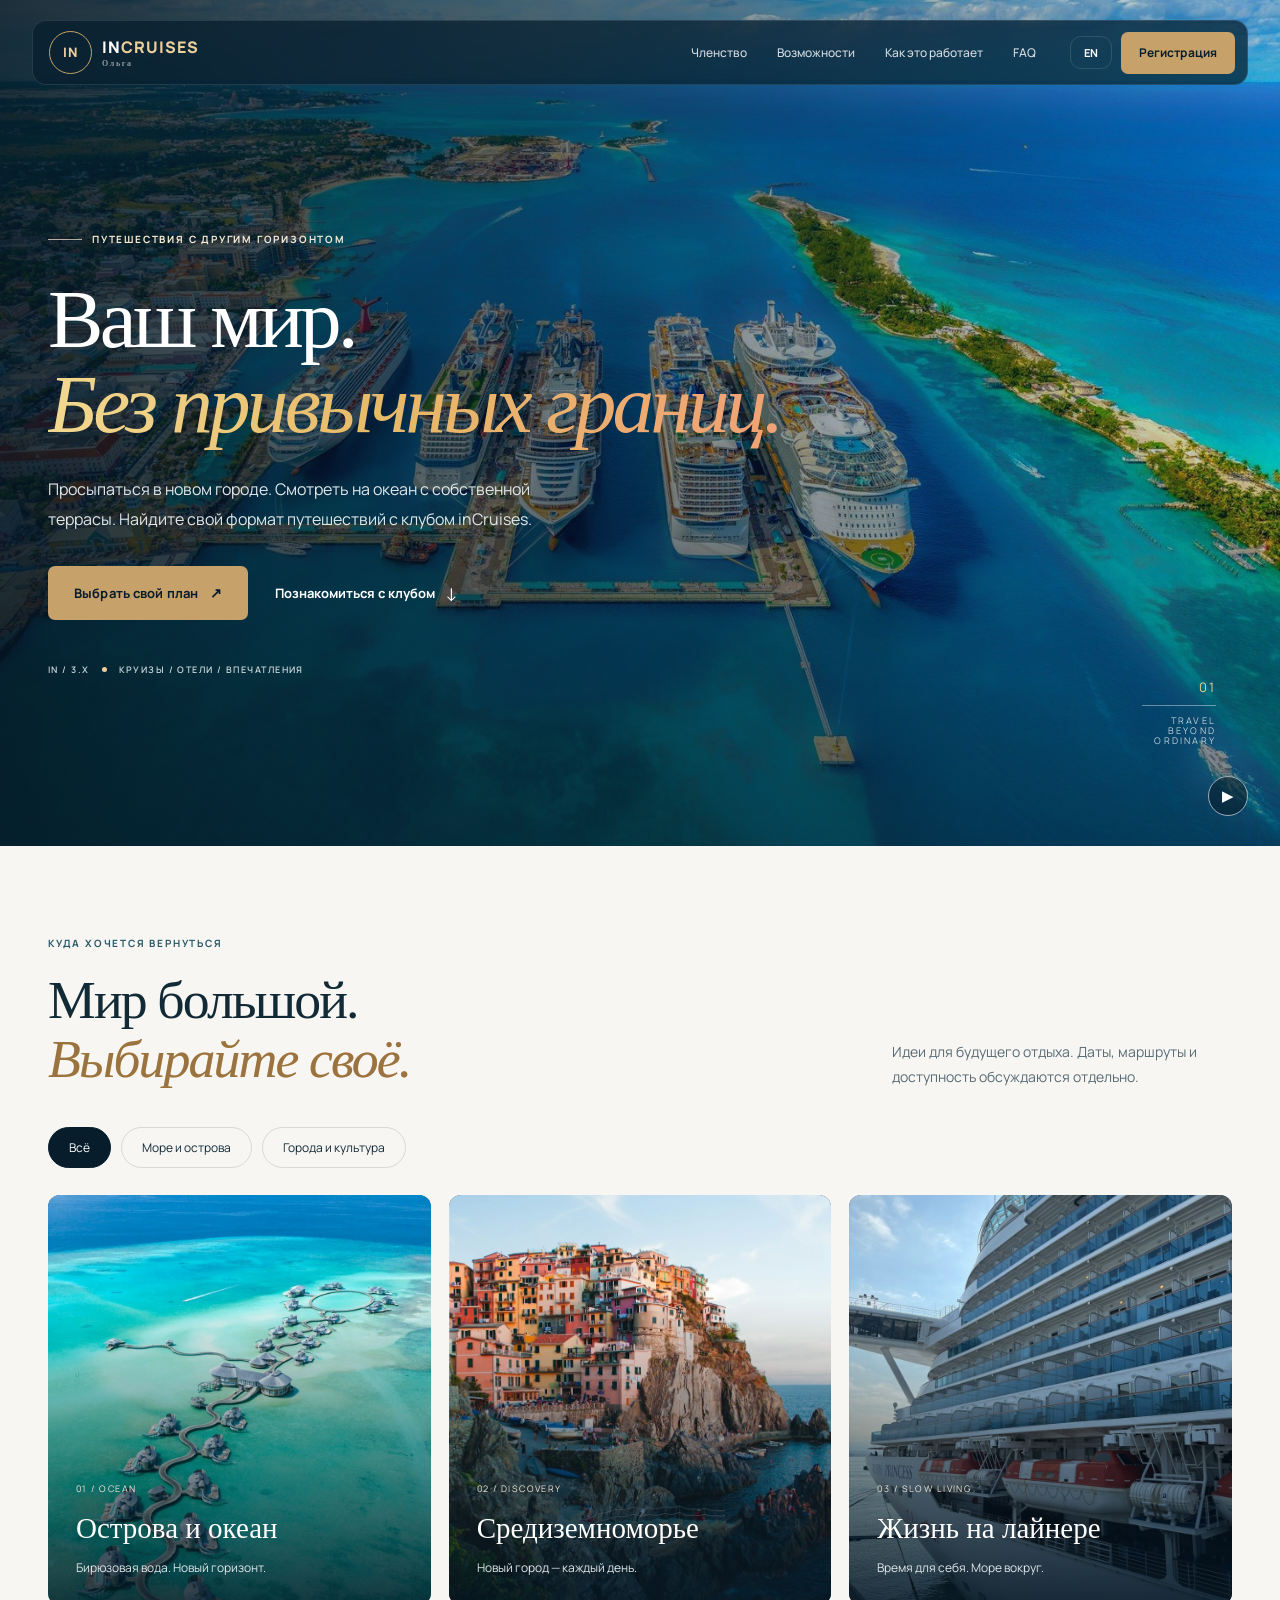
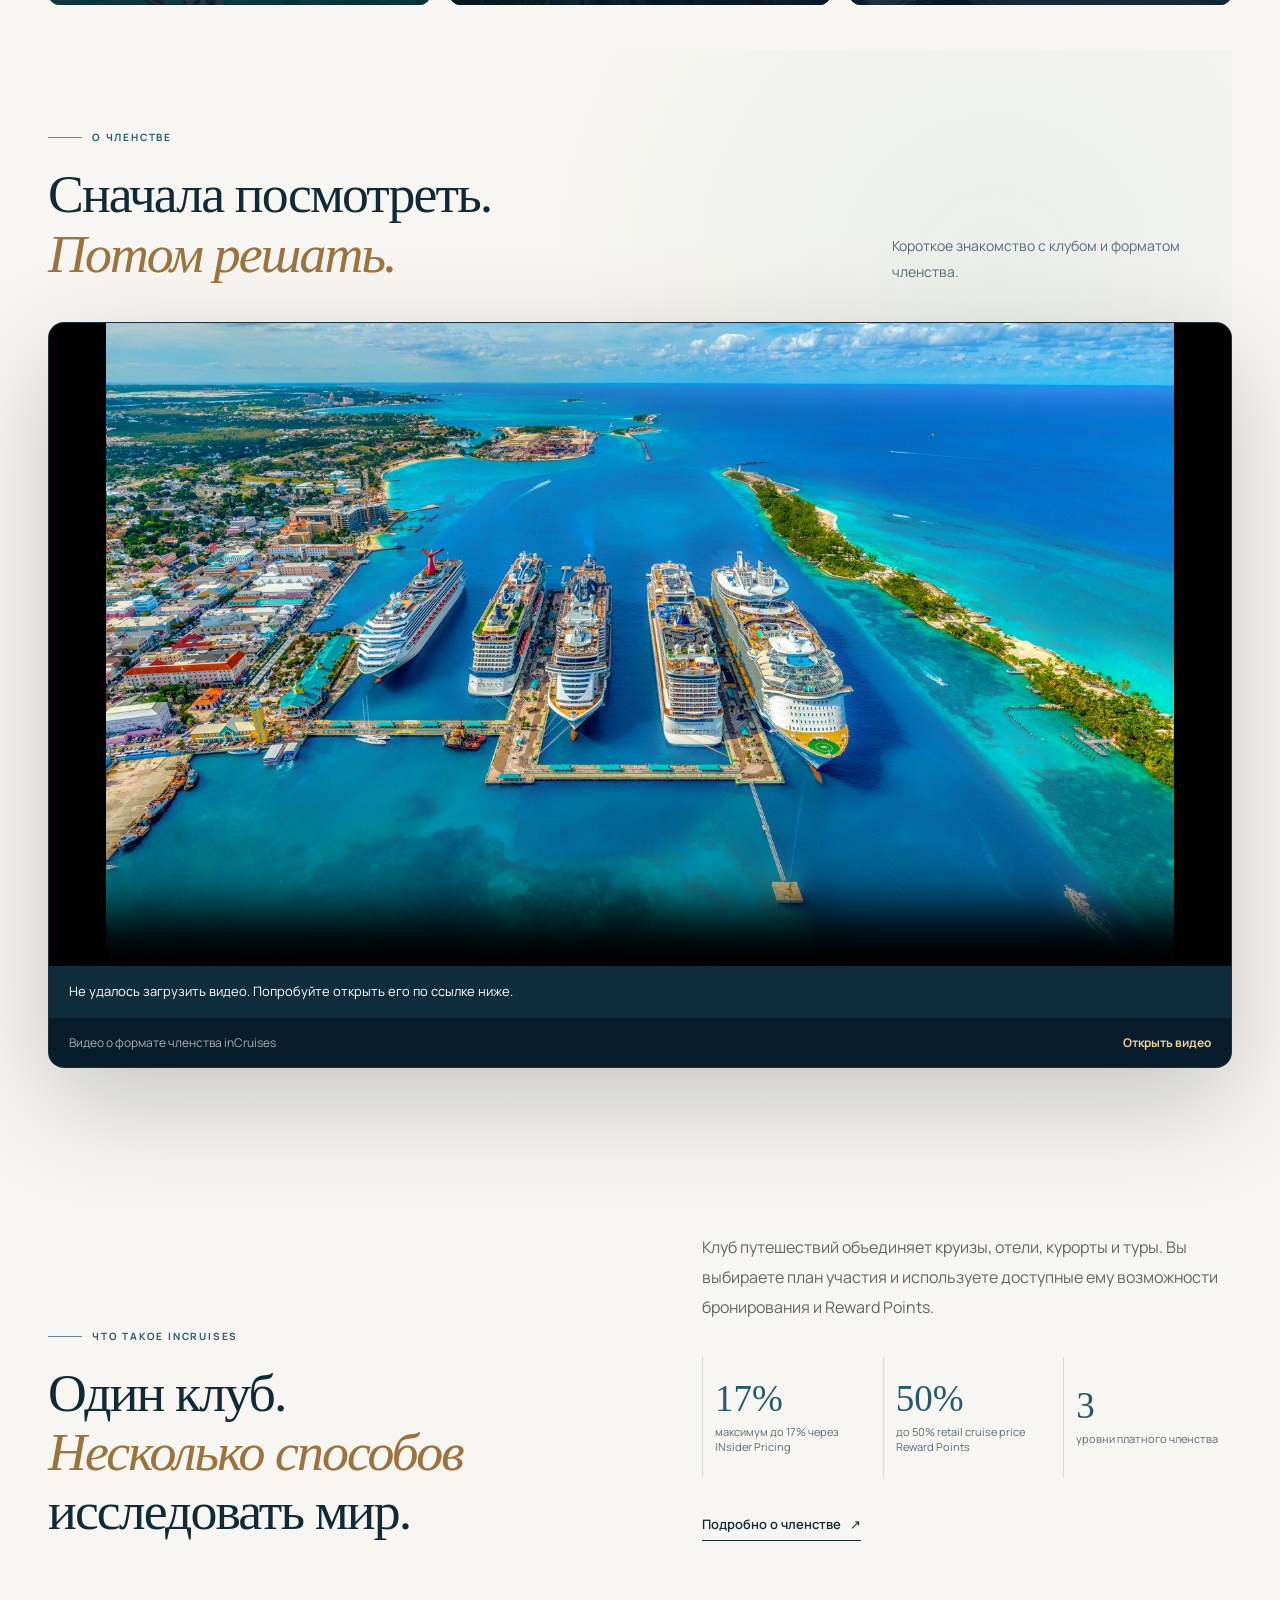
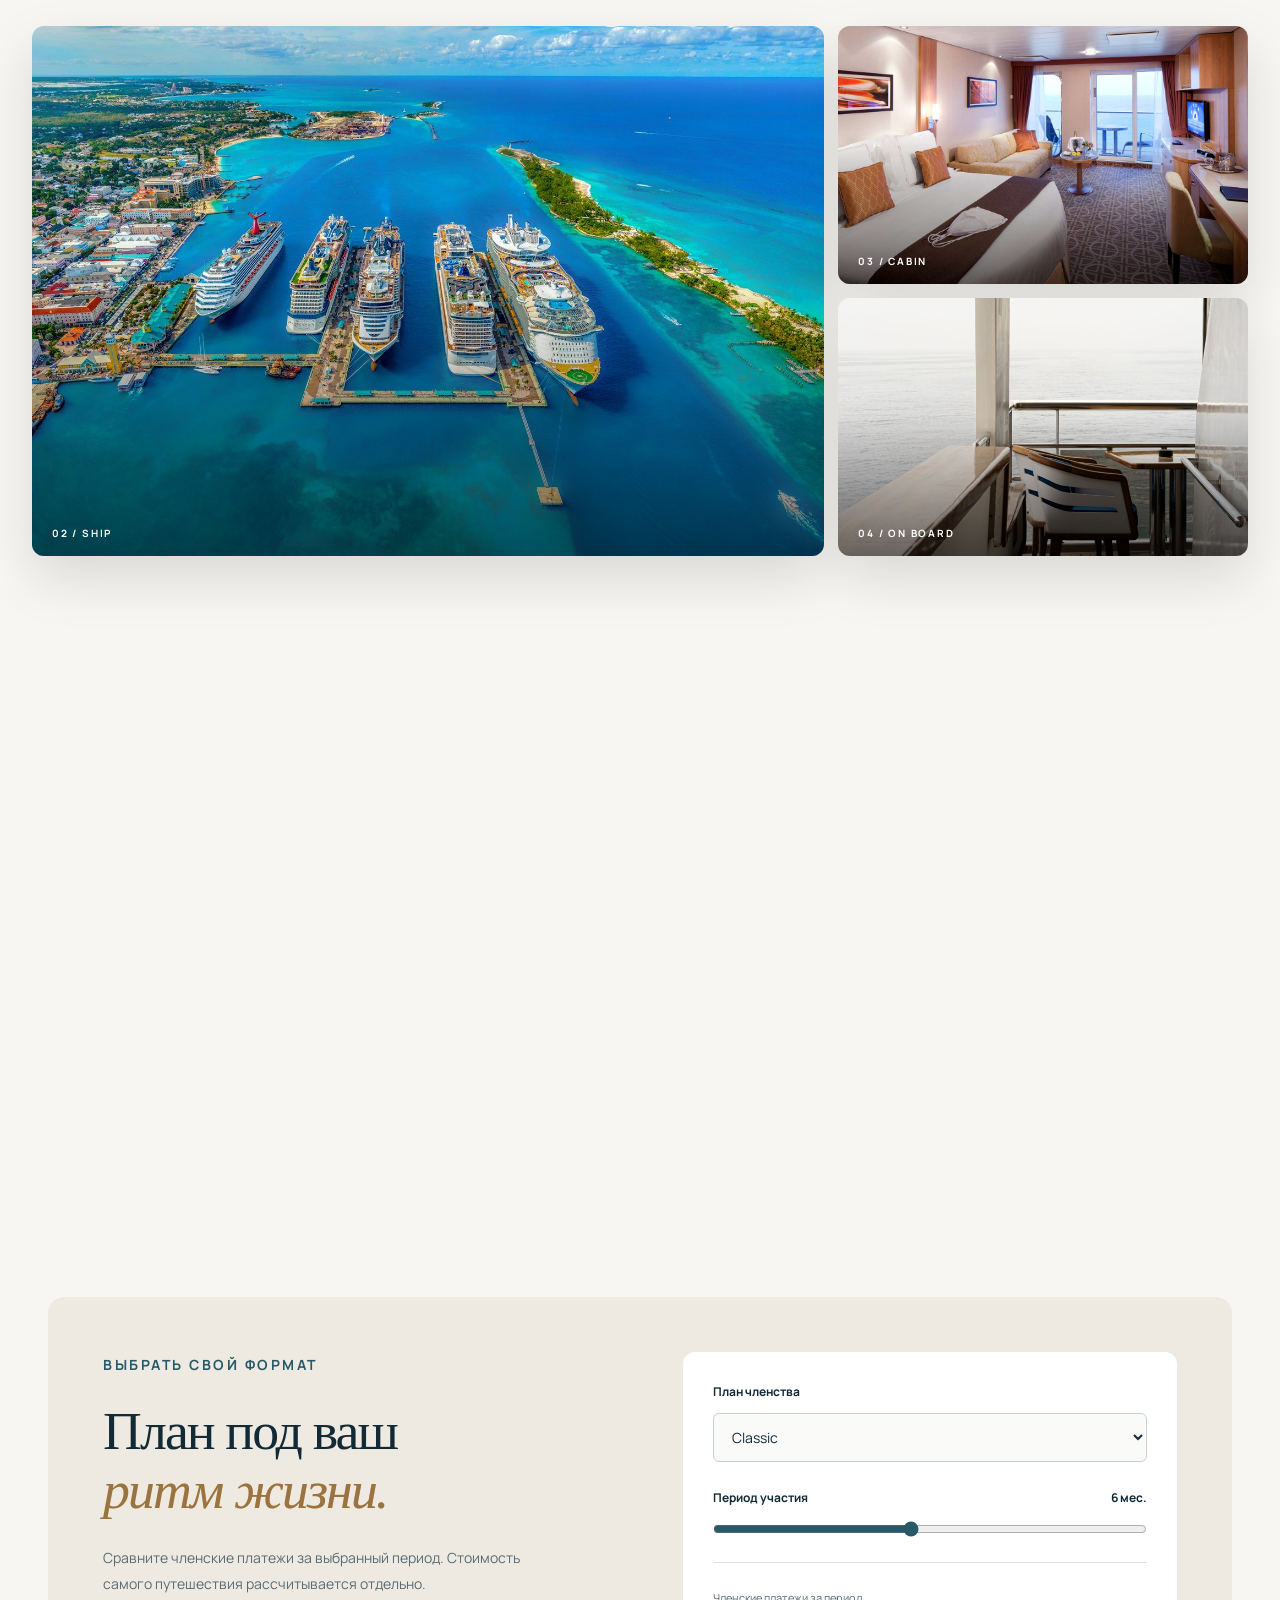
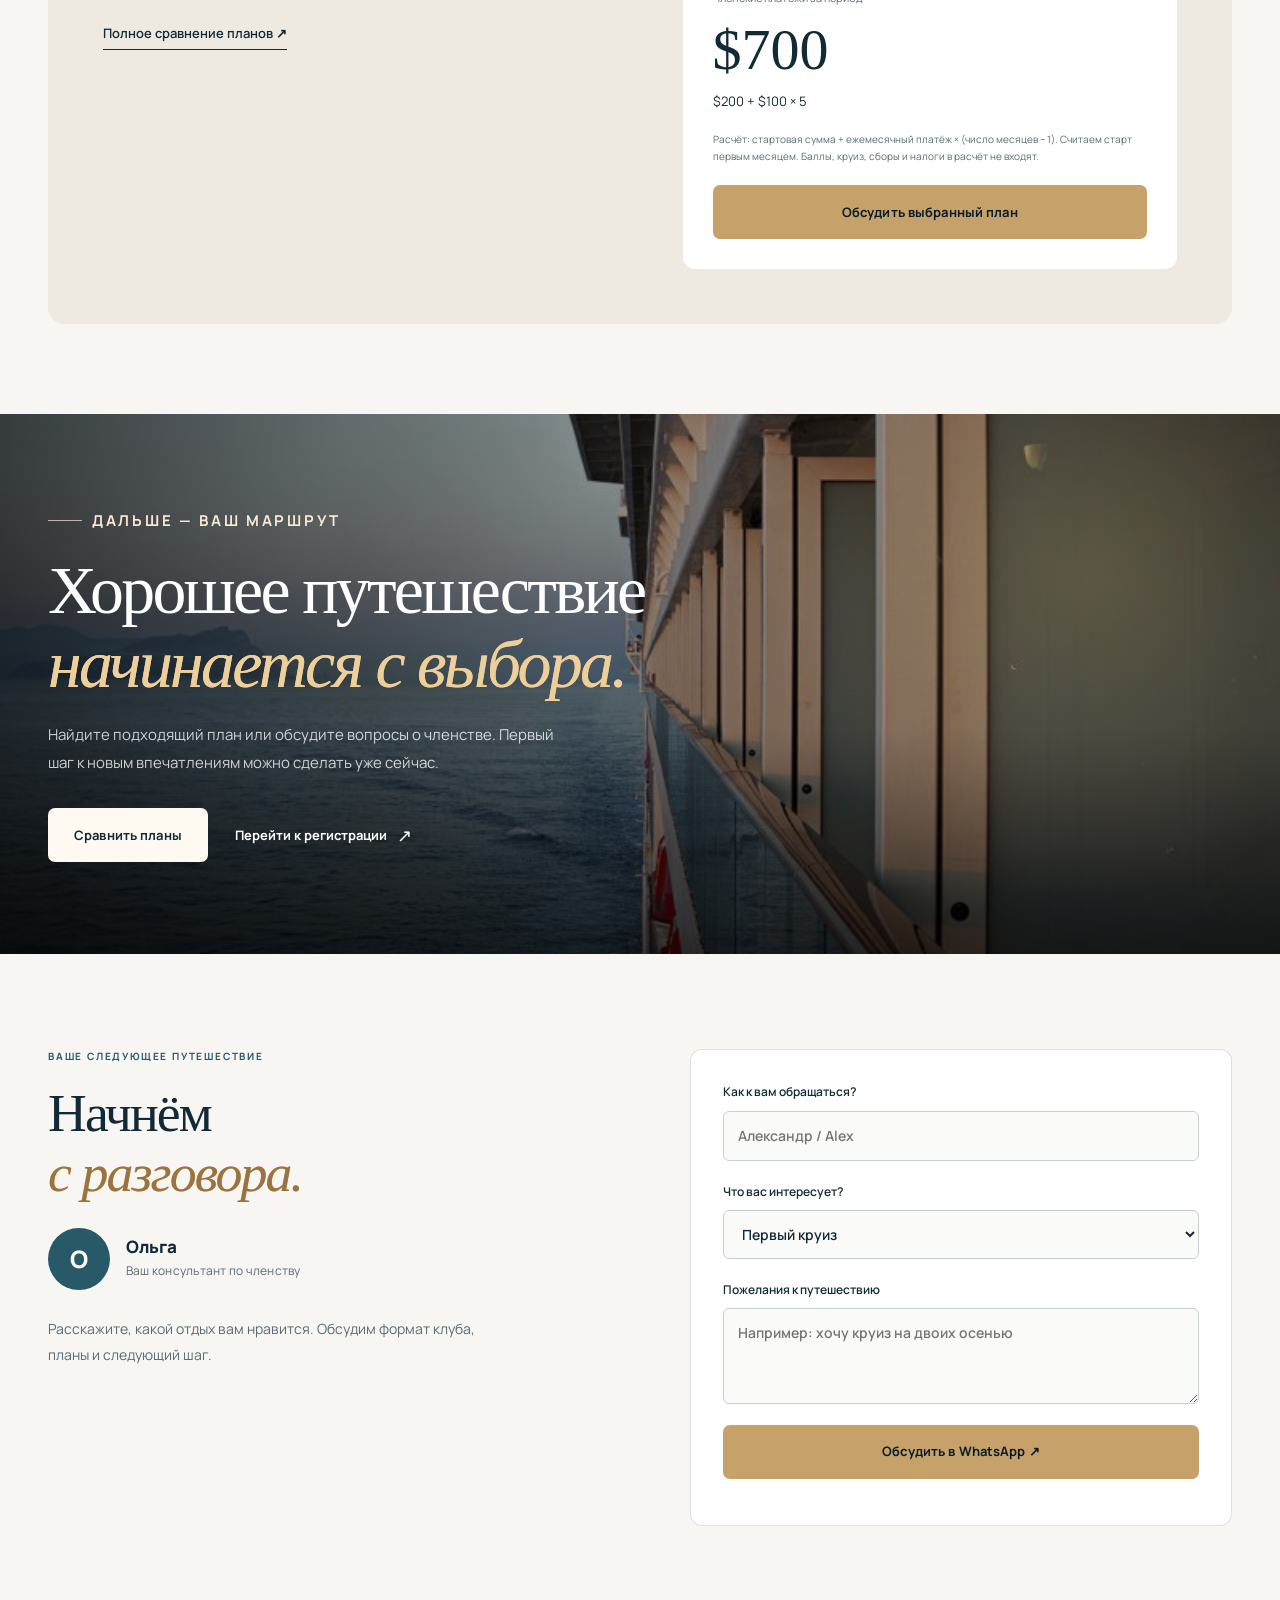
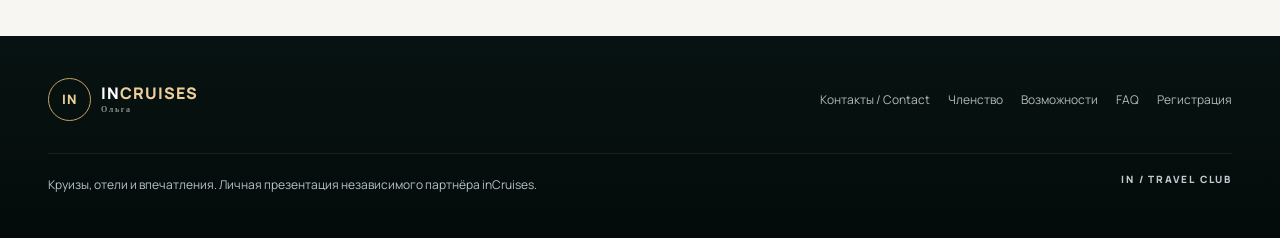
==== commit 942cec76: "Карточка консультанта, правки текстов RU/EN, новый README - index/register: карточка консультанта в " ====
--- a/index.html
+++ b/index.html
@@ -125,7 +125,7 @@
         <div class="hero-actions"><a class="button button-cream" href="membership.html" data-i18n="ctaPlan">Сравнить планы</a><a class="text-link light" data-register href="register.html"><span data-i18n="ctaRegister">Перейти к регистрации</span> <b>↗</b></a></div>
       </div>
     </section>
-  <section class="contact-section section-wrap" id="contact"><div class="contact-intro"><p class="eyebrow dark"><span data-copy="contactEyebrow" data-ru="ВАШЕ СЛЕДУЮЩЕЕ ПУТЕШЕСТВИЕ" data-en="YOUR NEXT JOURNEY">ВАШЕ СЛЕДУЮЩЕЕ ПУТЕШЕСТВИЕ</span></p><h2><span data-copy="contactTitle" data-ru="Начнём&lt;br&gt;&lt;em&gt;с разговора.&lt;/em&gt;" data-en="Let’s start&lt;br&gt;&lt;em&gt;with a conversation.&lt;/em&gt;">Начнём<br><em>с разговора.</em></span></h2><p><span data-copy="contactText" data-ru="Расскажите, какой отдых вам нравится. Обсудим формат клуба, планы и следующий шаг." data-en="Tell us how you like to travel. Let’s discuss the club, membership plans and your next step.">Расскажите, какой отдых вам нравится. Обсудим формат клуба, планы и следующий шаг.</span></p><div class="contact-links"><a data-whatsapp hidden class="underlined-link">WhatsApp ↗</a><a data-instagram hidden class="underlined-link">Instagram ↗</a></div><p class="contact-note"><span data-copy="contactNote" data-ru="Сообщение откроется в WhatsApp. Вы сможете проверить его перед отправкой." data-en="Your message opens in WhatsApp. You can review it before sending.">Сообщение откроется в WhatsApp. Вы сможете проверить его перед отправкой.</span></p></div><form class="inquiry-form"><label><span data-copy="name" data-ru="Как к вам обращаться?" data-en="Your name">Как к вам обращаться?</span><input name="name" autocomplete="given-name" required minlength="2" maxlength="80" placeholder="Александр / Alex"></label><label><span data-copy="interest" data-ru="Что вас интересует?" data-en="What interests you?">Что вас интересует?</span><select name="interest"><option value="cruise" data-ru="Первый круиз" data-en="My first cruise">Первый круиз</option><option value="membership" data-ru="Членство в клубе" data-en="Club membership">Членство в клубе</option><option value="hotels" data-ru="Отели и туры" data-en="Hotels and tours">Отели и туры</option></select></label><label><span data-copy="message" data-ru="Пожелания к путешествию" data-en="Your travel ideas">Пожелания к путешествию</span><textarea name="message" rows="3" maxlength="1500" placeholder=""></textarea></label><button type="submit" class="button button-coral"><span data-copy="send" data-ru="Обсудить в WhatsApp ↗" data-en="Discuss on WhatsApp ↗">Обсудить в WhatsApp ↗</span></button><p class="form-status" role="status" aria-live="polite"></p></form></section></main>
+  <section class="contact-section section-wrap" id="contact"><div class="contact-intro"><p class="eyebrow dark"><span data-copy="contactEyebrow" data-ru="ВАШЕ СЛЕДУЮЩЕЕ ПУТЕШЕСТВИЕ" data-en="YOUR NEXT JOURNEY">ВАШЕ СЛЕДУЮЩЕЕ ПУТЕШЕСТВИЕ</span></p><h2><span data-copy="contactTitle" data-ru="Начнём&lt;br&gt;&lt;em&gt;с разговора.&lt;/em&gt;" data-en="Let’s start&lt;br&gt;&lt;em&gt;with a conversation.&lt;/em&gt;">Начнём<br><em>с разговора.</em></span></h2><div class="consultant-card"><span class="consultant-photo"><b class="consultant-initial">О</b><img class="consultant-img" src="images/avatar.jpg" alt="" loading="lazy"></span><span class="consultant-copy"><strong data-consultant-name>Ольга</strong><span data-i18n="consultantRole">Ваш консультант по членству</span></span></div><p><span data-copy="contactText" data-ru="Расскажите, какой отдых вам нравится. Обсудим формат клуба, планы и следующий шаг." data-en="Tell us how you like to travel. Let’s discuss the club, membership plans and your next step.">Расскажите, какой отдых вам нравится. Обсудим формат клуба, планы и следующий шаг.</span></p><div class="contact-links"><a data-whatsapp hidden class="underlined-link">WhatsApp ↗</a><a data-instagram hidden class="underlined-link">Instagram ↗</a></div><p class="contact-note"><span data-copy="contactNote" data-ru="Сообщение откроется в WhatsApp. Вы сможете проверить его перед отправкой." data-en="Your message opens in WhatsApp. You can review it before sending.">Сообщение откроется в WhatsApp. Вы сможете проверить его перед отправкой.</span></p></div><form class="inquiry-form"><label><span data-copy="name" data-ru="Как к вам обращаться?" data-en="Your name">Как к вам обращаться?</span><input name="name" autocomplete="given-name" required minlength="2" maxlength="80" placeholder="Александр / Alex"></label><label><span data-copy="interest" data-ru="Что вас интересует?" data-en="What interests you?">Что вас интересует?</span><select name="interest"><option value="cruise" data-ru="Первый круиз" data-en="My first cruise">Первый круиз</option><option value="membership" data-ru="Членство в клубе" data-en="Club membership">Членство в клубе</option><option value="hotels" data-ru="Отели и туры" data-en="Hotels and tours">Отели и туры</option></select></label><label><span data-copy="message" data-ru="Пожелания к путешествию" data-en="Your travel ideas">Пожелания к путешествию</span><textarea name="message" rows="3" maxlength="1500" placeholder=""></textarea></label><button type="submit" class="button button-coral"><span data-copy="send" data-ru="Обсудить в WhatsApp ↗" data-en="Discuss on WhatsApp ↗">Обсудить в WhatsApp ↗</span></button><p class="form-status" role="status" aria-live="polite"></p></form></section></main>
 
   <footer class="footer">
     <div class="footer-top section-wrap">
--- a/css/style.css
+++ b/css/style.css
@@ -287,4 +287,58 @@
   .feature-card .feature-index {
     font-size: 48px;
   }
+}
+
+/* V5: карточка консультанта в секции контактов */
+.consultant-card {
+  display: flex;
+  align-items: center;
+  gap: 16px;
+  margin: 0 0 26px;
+}
+
+.consultant-photo {
+  position: relative;
+  width: 62px;
+  height: 62px;
+  flex: 0 0 62px;
+  border-radius: 50%;
+  background: var(--green);
+  color: var(--cream);
+  display: grid;
+  place-items: center;
+  overflow: hidden;
+}
+
+.consultant-initial {
+  font: 800 24px/1 Manrope, system-ui, sans-serif;
+}
+
+.consultant-img {
+  position: absolute;
+  inset: 0;
+  width: 100%;
+  height: 100%;
+  object-fit: cover;
+}
+
+.consultant-img[hidden] {
+  display: none;
+}
+
+.consultant-copy {
+  display: flex;
+  flex-direction: column;
+  gap: 3px;
+}
+
+.consultant-copy strong {
+  font: 800 17px/1.2 Manrope, system-ui, sans-serif;
+  color: var(--ink);
+}
+
+.consultant-copy span {
+  font-size: 12px;
+  letter-spacing: .02em;
+  color: var(--muted);
 }
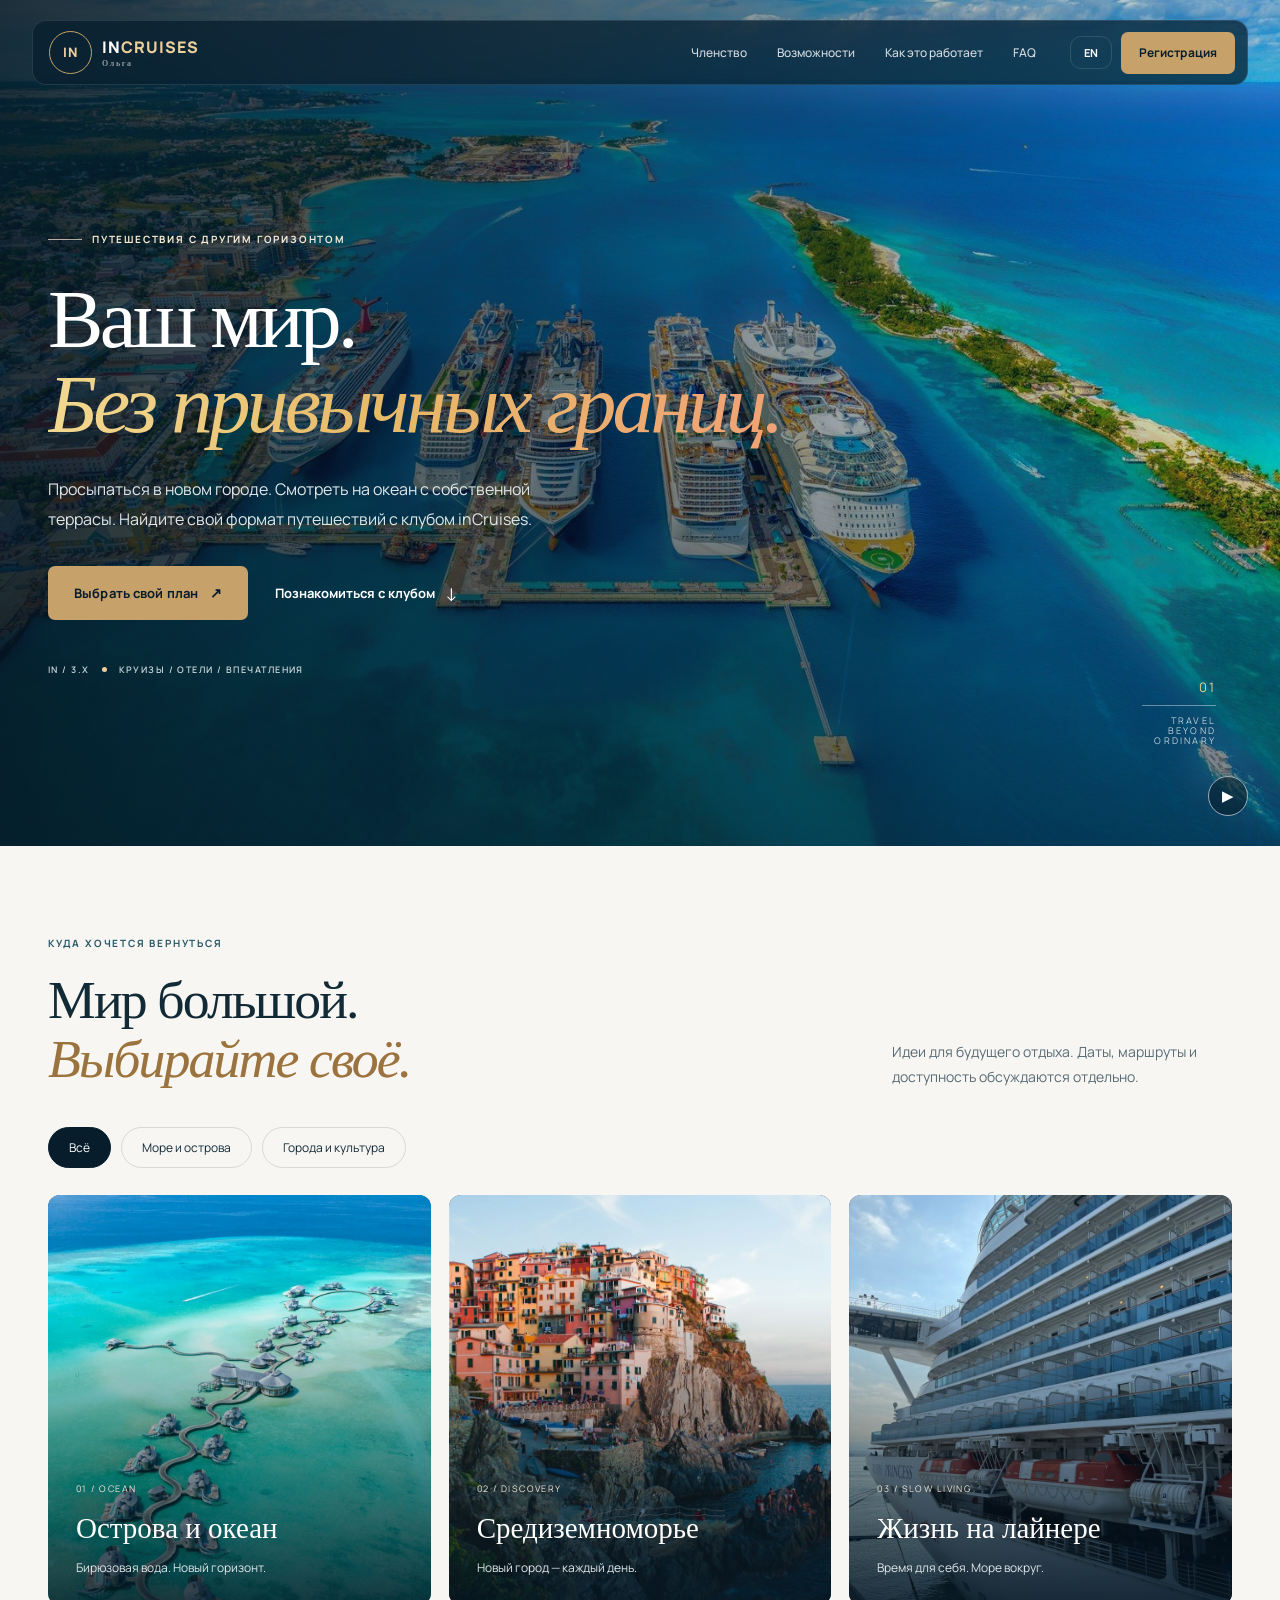
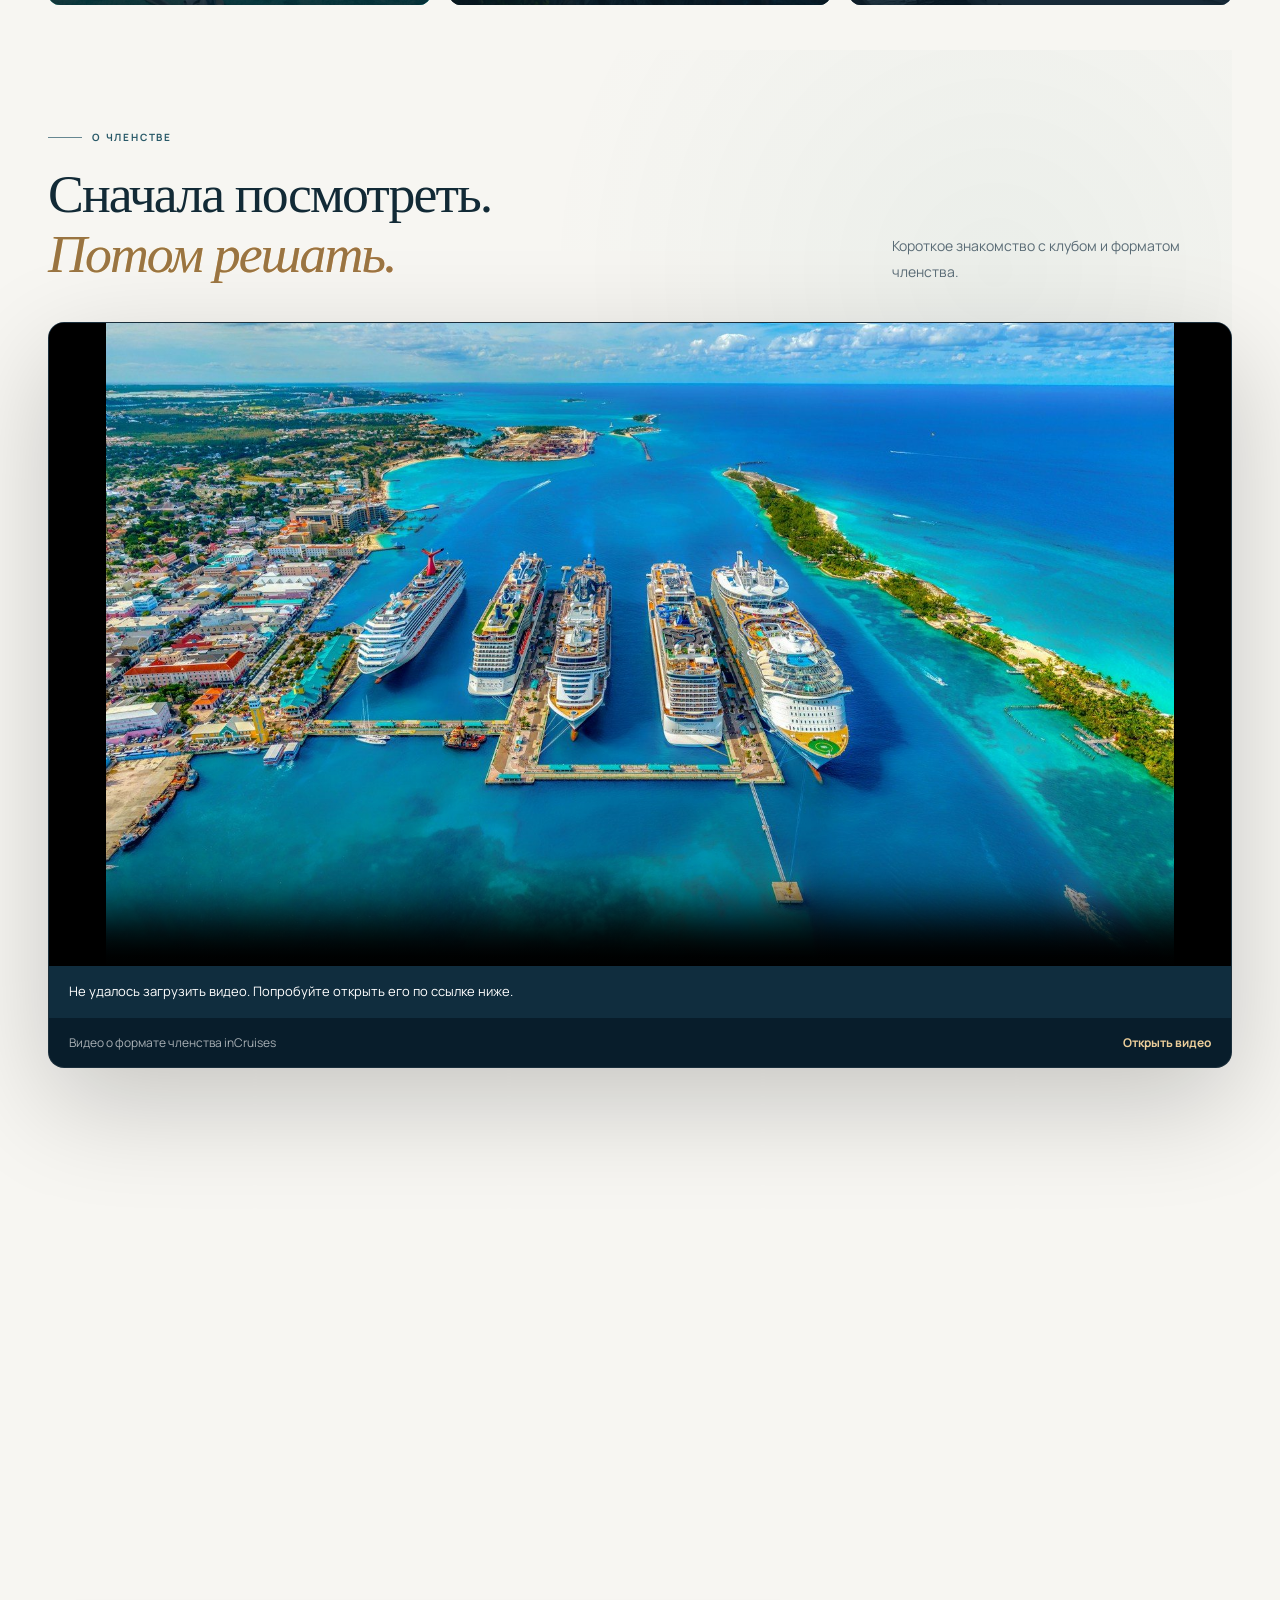
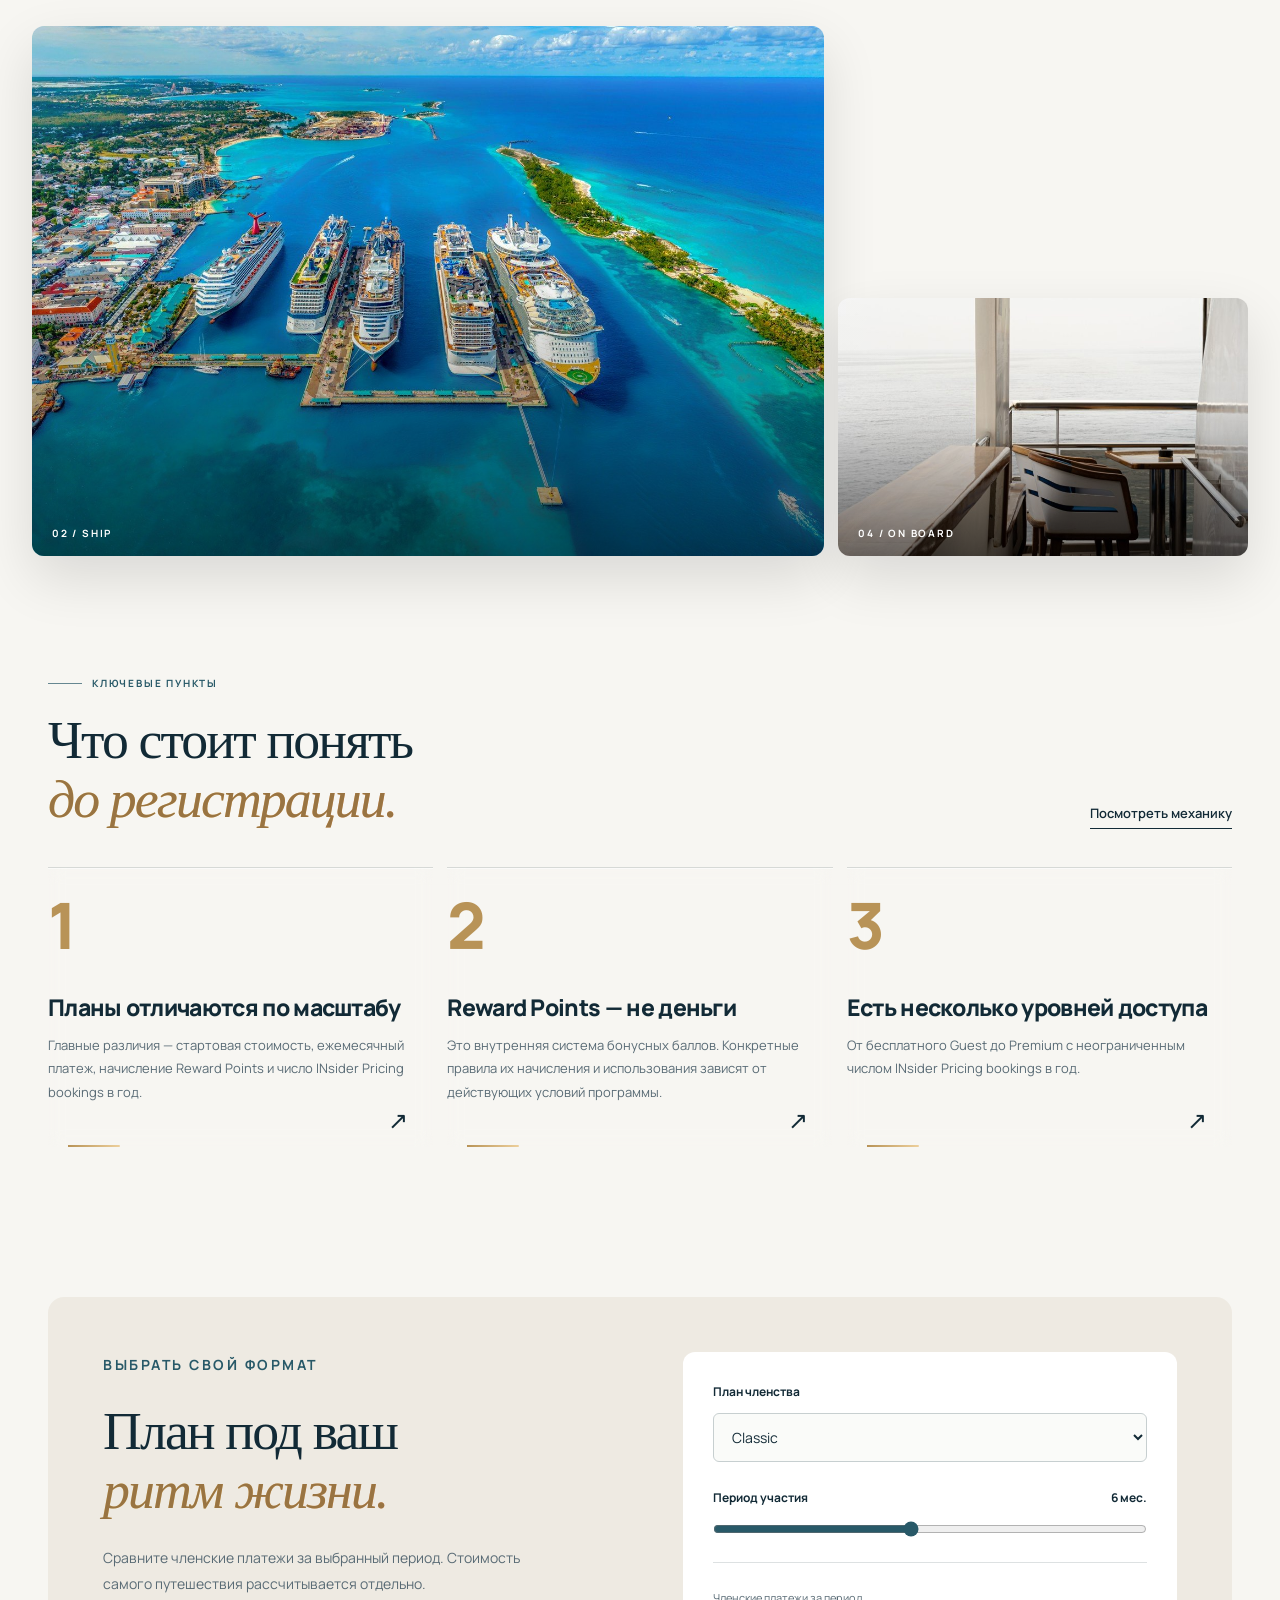
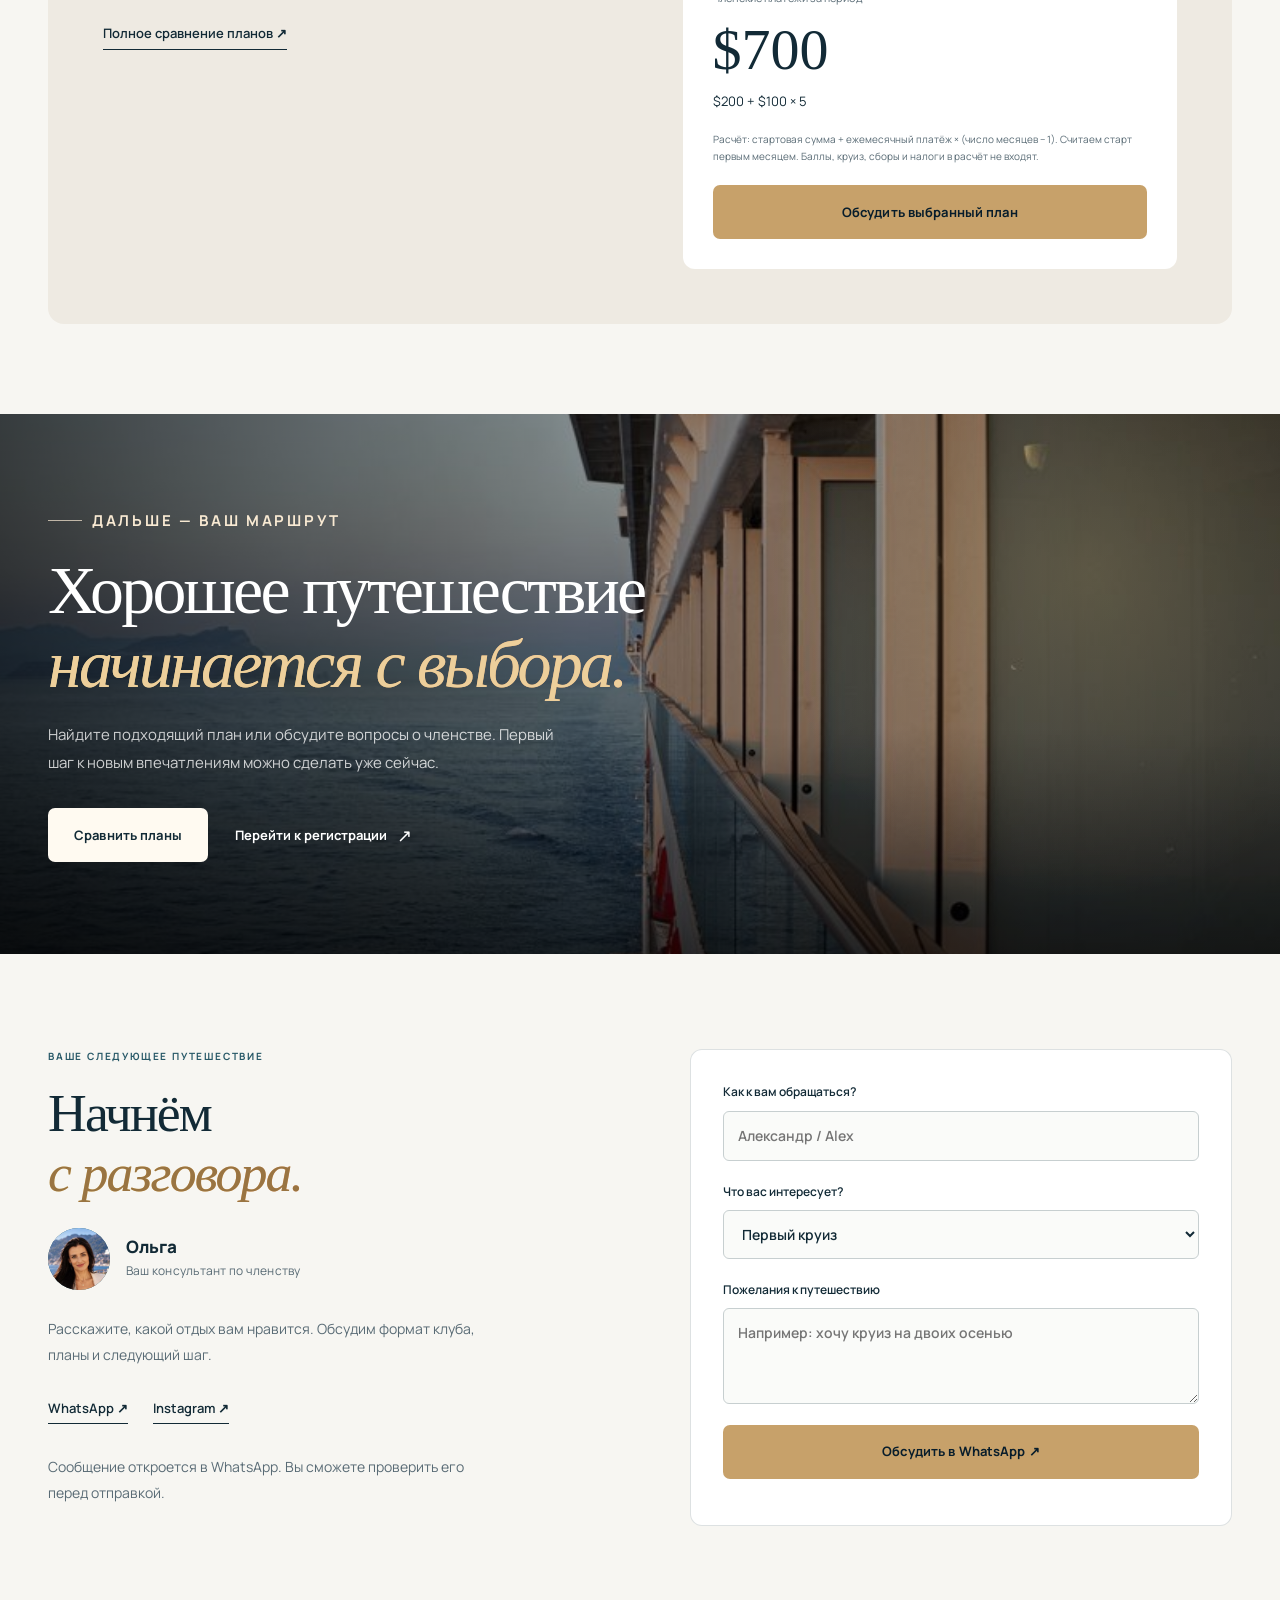
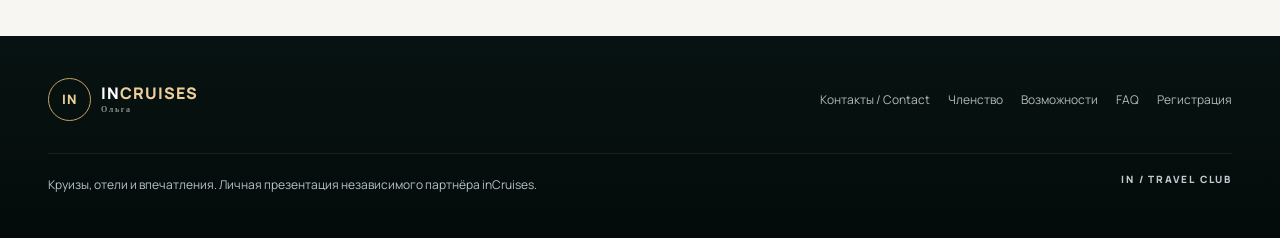
==== commit 6eeb2df3: "Improve homepage SEO" ====
--- a/index.html
+++ b/index.html
@@ -4,8 +4,8 @@
   <meta charset="utf-8">
   <meta name="viewport" content="width=device-width, initial-scale=1">
   <meta name="theme-color" content="#081d2b">
-  <meta name="description" content="Информационный мини-сайт о членстве inCruises: тарифы, Reward Points, INsider Pricing, видео, ответы на вопросы и регистрация.">
-  <title>INCRUISES / Travel Club</title>
+  <meta name="description" content="Как работает круизный клуб inCruises: сравнение тарифов, условия членства, Reward Points, видео и ответы на частые вопросы.">
+  <title>inCruises — круизный клуб, тарифы и членство</title>
   <link rel="icon" href="assets/favicon.svg" type="image/svg+xml">
   <link rel="preconnect" href="https://fonts.googleapis.com">
   <link rel="preconnect" href="https://fonts.gstatic.com" crossorigin>
